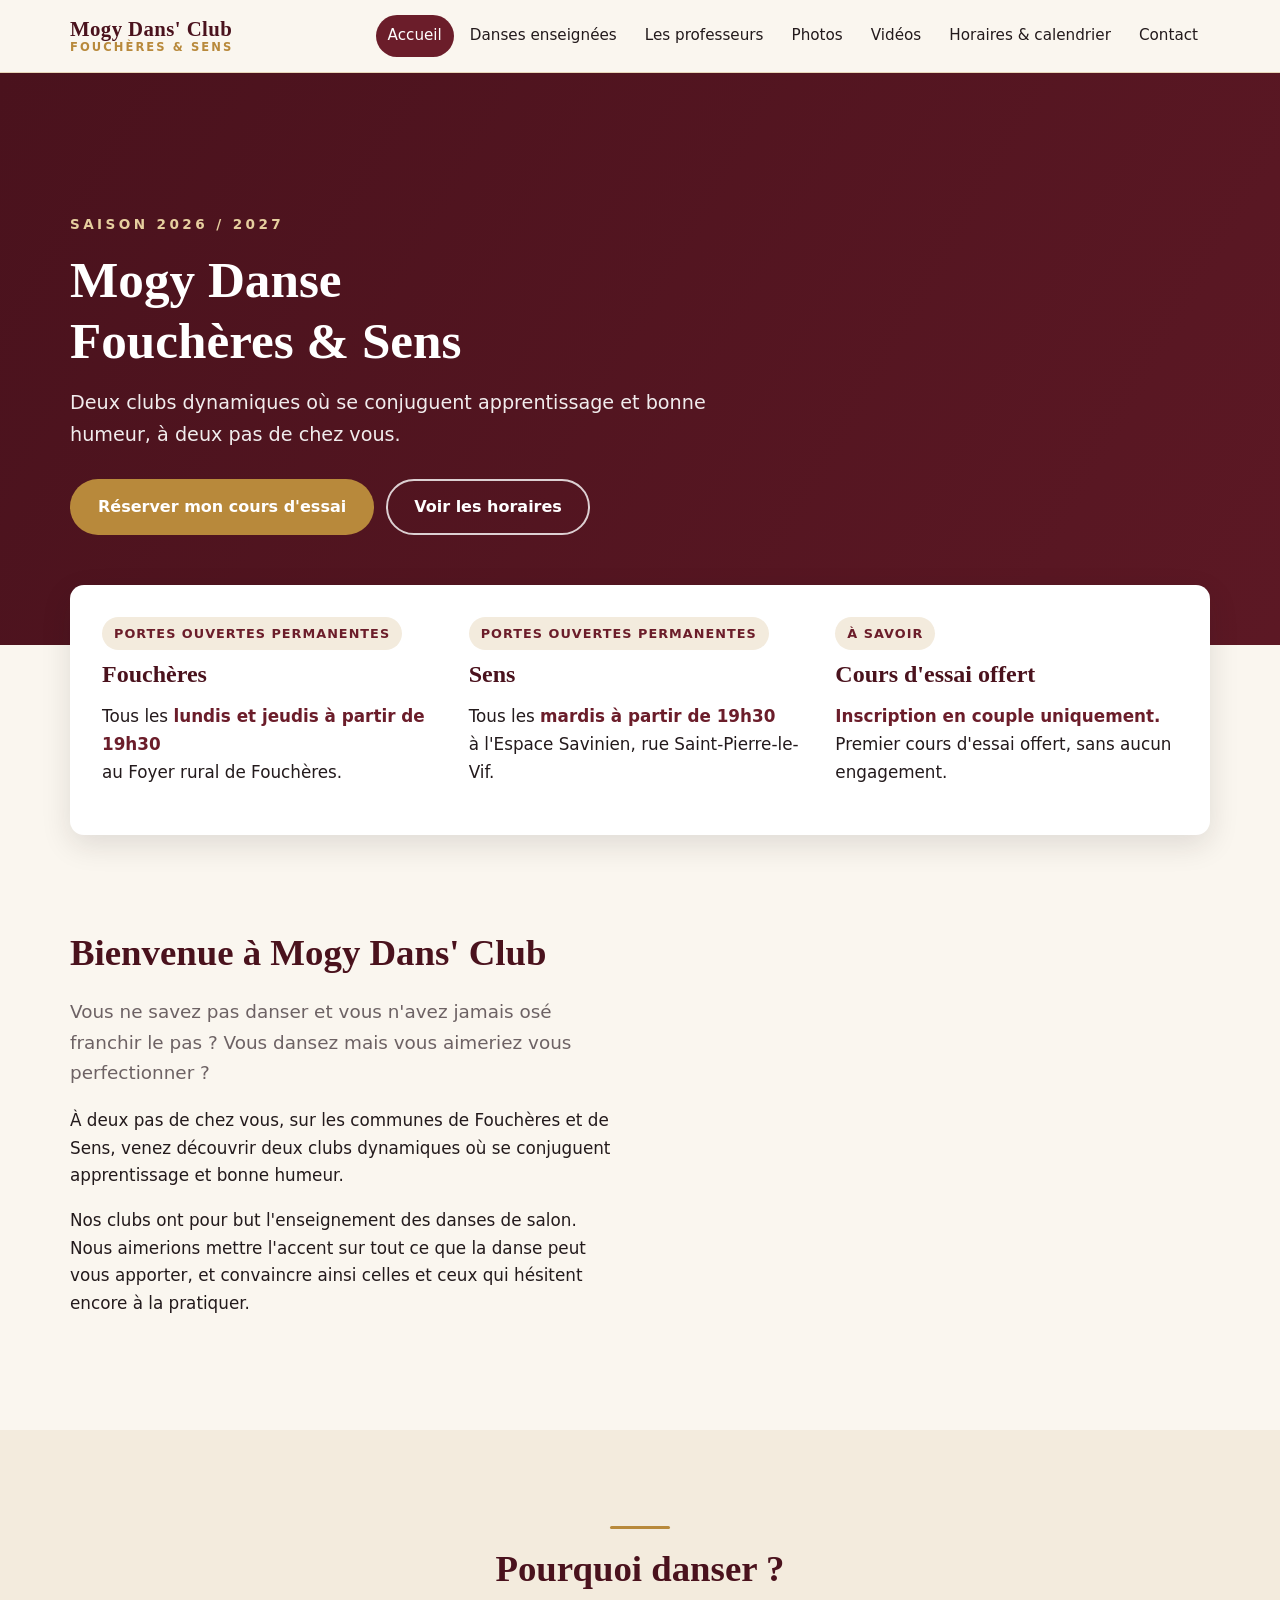
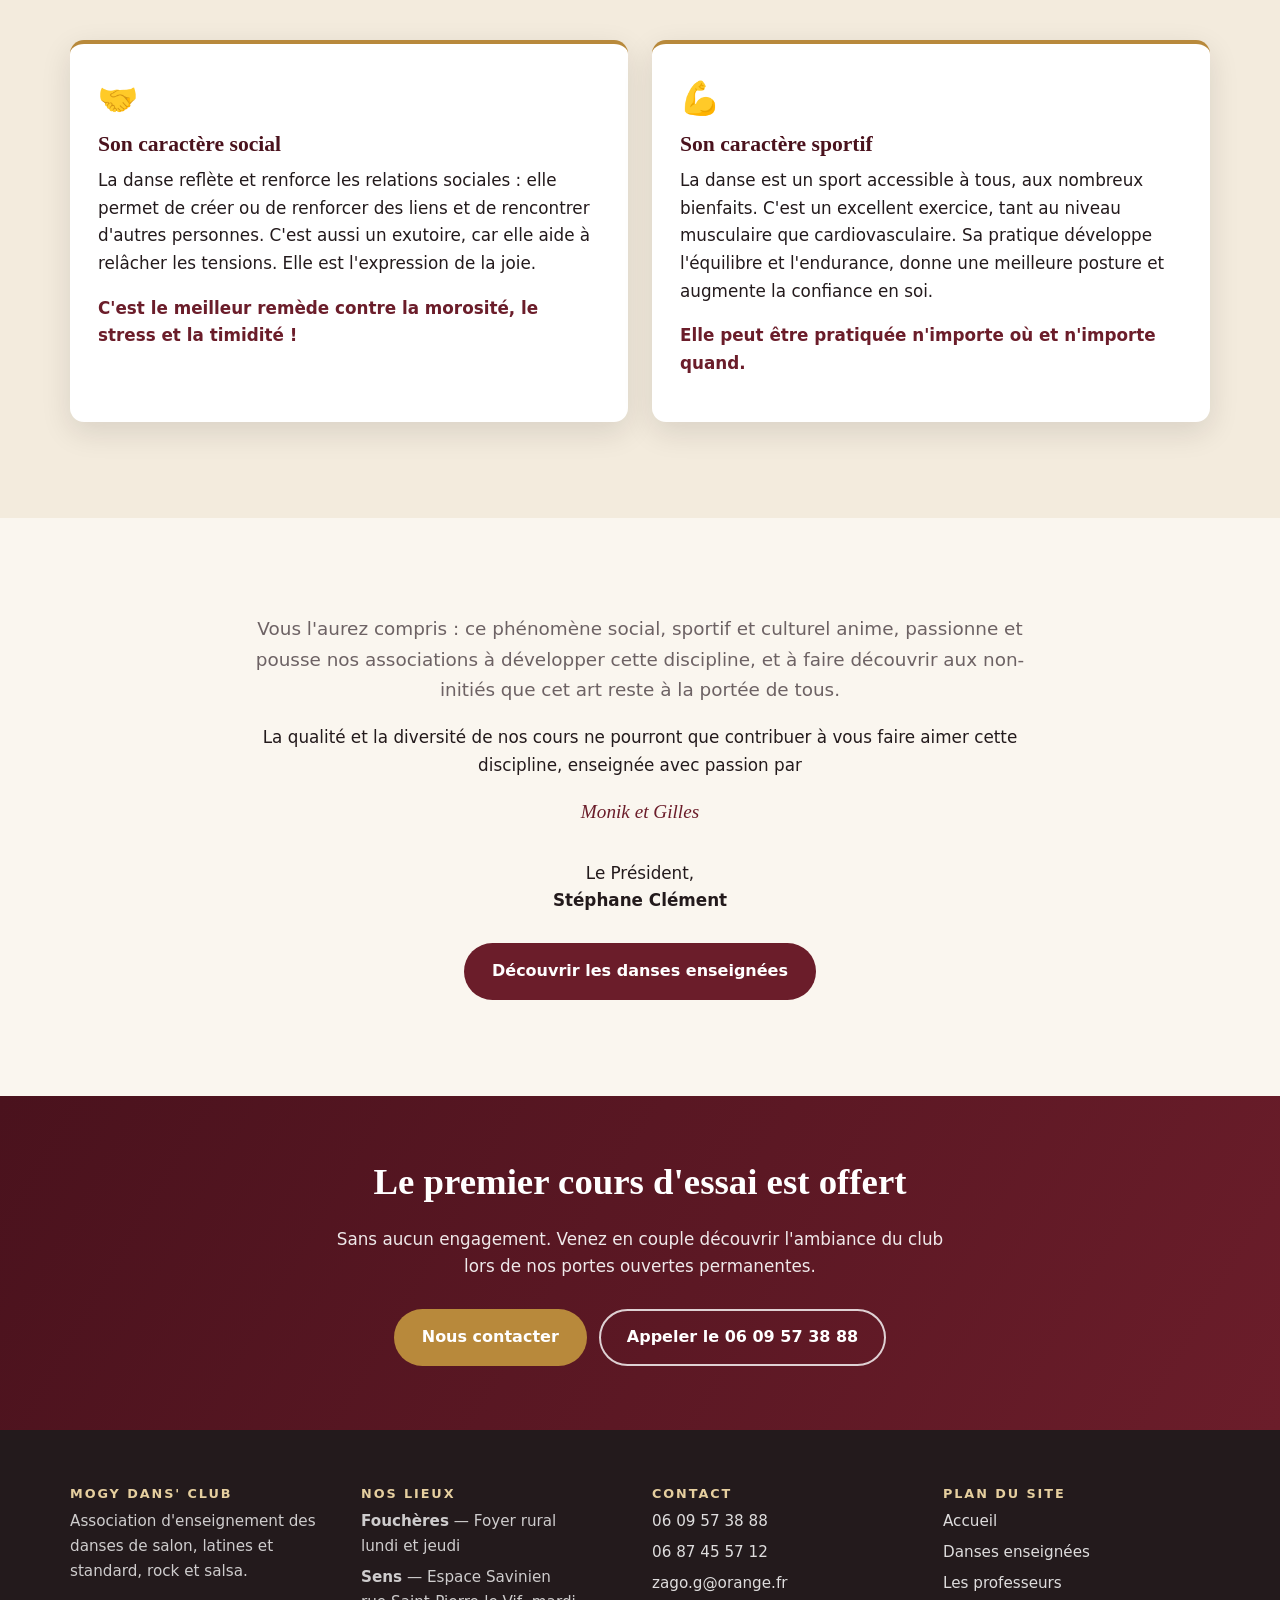
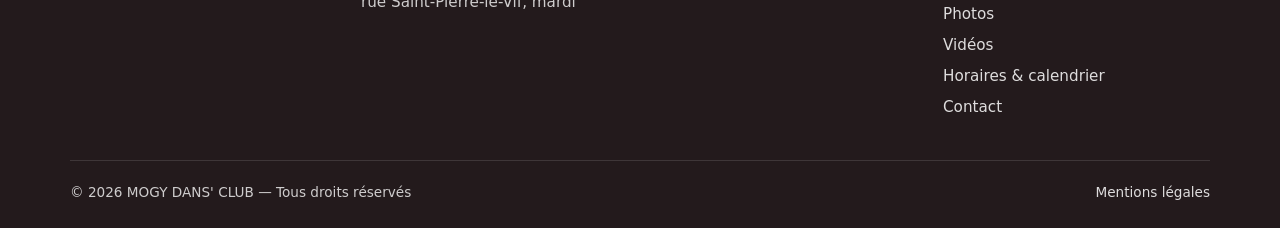
==== public/index.html @ 7724c5bb "Nouveau site Mogy Dans' Club : pages, styles, formulaire, scripts Debian et déploiement Co-Authored-" ====
<!DOCTYPE html>
<html lang="fr">
<head>
  <meta charset="utf-8">
  <meta name="viewport" content="width=device-width, initial-scale=1">
  <title>MOGY DANS&#x27; CLUB — Cours de danse de salon à Fouchères et Sens</title>
  <meta name="description" content="MOGY DANS&#x27; CLUB : cours de danse de salon (latines, standard, rock, salsa) à Fouchères et Sens (Yonne). Premier cours d&#x27;essai offert, inscription en couple.">
  <meta property="og:title" content="MOGY DANS&#x27; CLUB — Cours de danse de salon à Fouchères et Sens">
  <meta property="og:description" content="MOGY DANS&#x27; CLUB : cours de danse de salon (latines, standard, rock, salsa) à Fouchères et Sens (Yonne). Premier cours d&#x27;essai offert, inscription en couple.">
  <meta property="og:type" content="website">
  <meta property="og:image" content="assets/img/logo.png">
  <meta name="theme-color" content="#6b1d2a">
  <link rel="icon" href="assets/img/favicon.svg" type="image/svg+xml">
  <link rel="stylesheet" href="assets/css/style.css">
</head>
<body>
  <a class="lien-evitement" href="#contenu">Aller au contenu</a>

  <header class="entete">
    <div class="conteneur">
      <a class="logo" href="index.html" aria-label="Accueil MOGY DANS' CLUB">
        <img src="assets/img/logo.png" alt="" width="48" height="48">
        <span class="logo-texte">Mogy Dans' Club<small>Fouchères &amp; Sens</small></span>
      </a>
      <button class="bouton-menu" aria-expanded="false" aria-controls="menu-principal">☰ Menu</button>
      <nav aria-label="Navigation principale">
        <ul class="menu" id="menu-principal">
          <li><a href="index.html" aria-current="page">Accueil</a></li>
          <li><a href="danses.html">Danses enseignées</a></li>
          <li><a href="professeurs.html">Les professeurs</a></li>
          <li><a href="photos.html">Photos</a></li>
          <li><a href="videos.html">Vidéos</a></li>
          <li><a href="horaires.html">Horaires & calendrier</a></li>
          <li><a href="contact.html">Contact</a></li>
        </ul>
      </nav>
    </div>
  </header>

  <main id="contenu">
    <section class="bandeau" style="background-image: linear-gradient(120deg, rgba(74,18,29,.88), rgba(107,29,42,.55)), url('assets/img/bandeaux/accueil.jpg');">
      <div class="conteneur">
        <p class="surtitre">Saison 2026 / 2027</p>
        <h1>Mogy Danse<br>Fouchères &amp; Sens</h1>
        <p class="chapo">Deux clubs dynamiques où se conjuguent apprentissage et bonne humeur, à deux pas de chez vous.</p>
      <div class="boutons">
        <a class="bouton bouton-or" href="contact.html">Réserver mon cours d'essai</a>
        <a class="bouton bouton-contour" href="horaires.html">Voir les horaires</a>
      </div>
      </div>
    </section>

    <div class="conteneur">
      <div class="encadre">
        <div>
          <span class="pastille">Portes ouvertes permanentes</span>
          <h2>Fouchères</h2>
          <p>Tous les <span class="mise-en-avant">lundis et jeudis à partir de 19h30</span><br>au Foyer rural de Fouchères.</p>
        </div>
        <div>
          <span class="pastille">Portes ouvertes permanentes</span>
          <h2>Sens</h2>
          <p>Tous les <span class="mise-en-avant">mardis à partir de 19h30</span><br>à l'Espace Savinien, rue Saint-Pierre-le-Vif.</p>
        </div>
        <div>
          <span class="pastille">À savoir</span>
          <h2>Cours d'essai offert</h2>
          <p><span class="mise-en-avant">Inscription en couple uniquement.</span><br>Premier cours d'essai offert, sans aucun engagement.</p>
        </div>
      </div>
    </div>

    <section class="section">
      <div class="conteneur grille grille-2" style="align-items:center; gap:48px;">
        <div>
          <h2>Bienvenue à Mogy Dans' Club</h2>
          <p class="intro">Vous ne savez pas danser et vous n'avez jamais osé franchir le pas&nbsp;? Vous dansez mais vous aimeriez vous perfectionner&nbsp;?</p>
          <p>À deux pas de chez vous, sur les communes de Fouchères et de Sens, venez découvrir deux clubs dynamiques où se conjuguent apprentissage et bonne humeur.</p>
          <p>Nos clubs ont pour but l'enseignement des danses de salon. Nous aimerions mettre l'accent sur tout ce que la danse peut vous apporter, et convaincre ainsi celles et ceux qui hésitent encore à la pratiquer.</p>
        </div>
        <div>
          <img class="image-arrondie" src="assets/img/accueil-club.jpg" alt="Danseurs du Mogy Dans' Club" loading="lazy">
        </div>
      </div>
    </section>

    <section class="section section-creme">
      <div class="conteneur">
        <div class="section-titre">
          <div class="filet"></div>
          <h2>Pourquoi danser&nbsp;?</h2>
        </div>
        <div class="grille grille-2">
          <article class="carte">
            <div class="carte-icone" aria-hidden="true">🤝</div>
            <h3>Son caractère social</h3>
            <p>La danse reflète et renforce les relations sociales&nbsp;: elle permet de créer ou de renforcer des liens et de rencontrer d'autres personnes. C'est aussi un exutoire, car elle aide à relâcher les tensions. Elle est l'expression de la joie.</p>
            <p class="mise-en-avant">C'est le meilleur remède contre la morosité, le stress et la timidité&nbsp;!</p>
          </article>
          <article class="carte">
            <div class="carte-icone" aria-hidden="true">💪</div>
            <h3>Son caractère sportif</h3>
            <p>La danse est un sport accessible à tous, aux nombreux bienfaits. C'est un excellent exercice, tant au niveau musculaire que cardiovasculaire. Sa pratique développe l'équilibre et l'endurance, donne une meilleure posture et augmente la confiance en soi.</p>
            <p class="mise-en-avant">Elle peut être pratiquée n'importe où et n'importe quand.</p>
          </article>
        </div>
      </div>
    </section>

    <section class="section">
      <div class="conteneur bloc-texte centre">
        <p class="intro">Vous l'aurez compris&nbsp;: ce phénomène social, sportif et culturel anime, passionne et pousse nos associations à développer cette discipline, et à faire découvrir aux non-initiés que cet art reste à la portée de tous.</p>
        <p>La qualité et la diversité de nos cours ne pourront que contribuer à vous faire aimer cette discipline, enseignée avec passion par</p>
        <p class="signature">Monik et Gilles</p>
        <p class="mt">Le Président,<br><strong>Stéphane Clément</strong></p>
        <div class="boutons" style="justify-content:center">
          <a class="bouton bouton-bordeaux" href="danses.html">Découvrir les danses enseignées</a>
        </div>
      </div>
    </section>

    <section class="appel">
      <div class="conteneur">
        <h2>Le premier cours d'essai est offert</h2>
        <p>Sans aucun engagement. Venez en couple découvrir l'ambiance du club lors de nos portes ouvertes permanentes.</p>
        <div class="boutons">
          <a class="bouton bouton-or" href="contact.html">Nous contacter</a>
          <a class="bouton bouton-contour" href="tel:+33609573888">Appeler le 06 09 57 38 88</a>
        </div>
      </div>
    </section>
  </main>

  <footer class="pied">
    <div class="conteneur">
      <div class="grille grille-4">
        <div>
          <h4>Mogy Dans' Club</h4>
          <p>Association d'enseignement des danses de salon, latines et standard, rock et salsa.</p>
          <a class="ffd" href="https://www.ffdanse.fr/" rel="noopener" target="_blank">
            <img src="assets/img/ffd.jpg" alt="Club affilié à la Fédération Française de Danse" loading="lazy">
          </a>
        </div>
        <div>
          <h4>Nos lieux</h4>
          <ul>
            <li><strong>Fouchères</strong> — Foyer rural<br>lundi et jeudi</li>
            <li><strong>Sens</strong> — Espace Savinien<br>rue Saint-Pierre-le-Vif, mardi</li>
          </ul>
        </div>
        <div>
          <h4>Contact</h4>
          <ul>
            <li><a href="tel:+33609573888">06 09 57 38 88</a></li>
            <li><a href="tel:+33687455712">06 87 45 57 12</a></li>
            <li><a href="mailto:zago.g@orange.fr">zago.g@orange.fr</a></li>
          </ul>
        </div>
        <div>
          <h4>Plan du site</h4>
          <ul>
            <li><a href="index.html">Accueil</a></li>
            <li><a href="danses.html">Danses enseignées</a></li>
            <li><a href="professeurs.html">Les professeurs</a></li>
            <li><a href="photos.html">Photos</a></li>
            <li><a href="videos.html">Vidéos</a></li>
            <li><a href="horaires.html">Horaires & calendrier</a></li>
            <li><a href="contact.html">Contact</a></li>
          </ul>
        </div>
      </div>
      <div class="pied-bas">
        <span>© <span id="annee">2026</span> MOGY DANS' CLUB — Tous droits réservés</span>
        <a href="mentions-legales.html">Mentions légales</a>
      </div>
    </div>
  </footer>

  <script src="assets/js/main.js" defer></script>
</body>
</html>
---- public/assets/css/style.css ----
/* ==========================================================================
   MOGY DANS' CLUB — Feuille de style principale
   Aucune dépendance externe (pas de Google Fonts → conforme RGPD)
   ========================================================================== */

:root {
  --bordeaux: #6b1d2a;
  --bordeaux-fonce: #4a121d;
  --or: #b8893b;
  --or-clair: #e6cf9f;
  --ivoire: #faf6ef;
  --creme: #f3ebdd;
  --encre: #231a1c;
  --gris: #6d6264;
  --blanc: #ffffff;
  --ombre: 0 10px 30px rgba(35, 26, 28, .12);
  --rayon: 14px;
  --largeur: 1140px;
  --serif: "Iowan Old Style", "Palatino Linotype", Palatino, "Book Antiqua", Georgia, serif;
  --sans: system-ui, -apple-system, "Segoe UI", Roboto, "Helvetica Neue", Arial, sans-serif;
}

*, *::before, *::after { box-sizing: border-box; }
html { scroll-behavior: smooth; }
body {
  margin: 0;
  font-family: var(--sans);
  font-size: 1.05rem;
  line-height: 1.65;
  color: var(--encre);
  background: var(--ivoire);
}
img { max-width: 100%; height: auto; display: block; }
a { color: var(--bordeaux); }
a:hover { color: var(--or); }
h1, h2, h3, h4 { font-family: var(--serif); line-height: 1.2; color: var(--bordeaux-fonce); margin: 0 0 .6em; }
h1 { font-size: clamp(2rem, 5vw, 3.2rem); }
h2 { font-size: clamp(1.6rem, 3.5vw, 2.3rem); }
h3 { font-size: 1.35rem; }
p { margin: 0 0 1em; }

.conteneur { width: min(var(--largeur), 100% - 32px); margin-inline: auto; }
.lien-evitement { position: absolute; left: -9999px; }
.lien-evitement:focus { left: 16px; top: 16px; z-index: 100; background: var(--blanc); padding: 8px 12px; }

/* ---------- En-tête ---------- */
.entete {
  position: sticky; top: 0; z-index: 50;
  background: rgba(250, 246, 239, .95);
  backdrop-filter: blur(8px);
  border-bottom: 1px solid rgba(184, 137, 59, .3);
}
.entete .conteneur { display: flex; align-items: center; justify-content: space-between; gap: 16px; min-height: 72px; }
.logo { display: flex; align-items: center; gap: 12px; text-decoration: none; color: var(--bordeaux-fonce); }
.logo img { height: 48px; width: auto; }
.logo-texte { font-family: var(--serif); font-size: 1.3rem; font-weight: 700; letter-spacing: .02em; line-height: 1.1; }
.logo-texte small { display: block; font-family: var(--sans); font-size: .72rem; font-weight: 600; letter-spacing: .18em; text-transform: uppercase; color: var(--or); }

.menu { display: flex; gap: 4px; list-style: none; margin: 0; padding: 0; }
.menu a {
  display: block; padding: 8px 12px; border-radius: 999px;
  text-decoration: none; color: var(--encre); font-size: .95rem; font-weight: 500;
}
.menu a:hover { background: var(--creme); color: var(--bordeaux); }
.menu a[aria-current="page"] { background: var(--bordeaux); color: var(--blanc); }

.bouton-menu {
  display: none; background: none; border: 1px solid var(--bordeaux); color: var(--bordeaux);
  border-radius: 8px; padding: 8px 12px; font-size: 1rem; cursor: pointer;
}

@media (max-width: 960px) {
  .bouton-menu { display: block; }
  .menu {
    display: none; position: absolute; top: 72px; left: 0; right: 0;
    flex-direction: column; background: var(--ivoire); padding: 12px 16px 20px;
    border-bottom: 1px solid rgba(184, 137, 59, .3); box-shadow: var(--ombre);
  }
  .menu.ouvert { display: flex; }
  .menu a { padding: 12px 16px; }
}

/* ---------- Bandeau (hero) ---------- */
.bandeau {
  position: relative; color: var(--blanc);
  background-color: var(--bordeaux-fonce);
  background-image: linear-gradient(120deg, rgba(74, 18, 29, .88), rgba(107, 29, 42, .55)), var(--image-bandeau, none);
  background-size: cover; background-position: center;
  padding: clamp(64px, 12vw, 140px) 0 clamp(56px, 10vw, 110px);
}
.bandeau h1 { color: var(--blanc); margin-bottom: .3em; }
.bandeau .surtitre { font-size: .85rem; letter-spacing: .25em; text-transform: uppercase; color: var(--or-clair); font-weight: 600; margin-bottom: 1em; }
.bandeau .chapo { font-size: 1.2rem; max-width: 640px; color: rgba(255, 255, 255, .92); }
.bandeau-petit { padding: clamp(48px, 8vw, 90px) 0 clamp(40px, 6vw, 70px); }

.boutons { display: flex; flex-wrap: wrap; gap: 12px; margin-top: 28px; }
.bouton {
  display: inline-block; padding: 13px 26px; border-radius: 999px;
  font-weight: 600; text-decoration: none; transition: transform .15s, background .15s;
  border: 2px solid transparent; cursor: pointer; font-size: 1rem;
}
.bouton:hover { transform: translateY(-2px); }
.bouton-or { background: var(--or); color: var(--blanc); }
.bouton-or:hover { background: #a37631; color: var(--blanc); }
.bouton-contour { border-color: rgba(255, 255, 255, .8); color: var(--blanc); }
.bouton-contour:hover { background: rgba(255, 255, 255, .12); color: var(--blanc); }
.bouton-bordeaux { background: var(--bordeaux); color: var(--blanc); }
.bouton-bordeaux:hover { background: var(--bordeaux-fonce); color: var(--blanc); }

/* ---------- Sections ---------- */
.section { padding: clamp(56px, 8vw, 96px) 0; }
.section-creme { background: var(--creme); }
.section-titre { text-align: center; max-width: 720px; margin: 0 auto 48px; }
.section-titre .filet { width: 60px; height: 3px; background: var(--or); margin: 0 auto 18px; border-radius: 2px; }
.intro { font-size: 1.15rem; color: var(--gris); }

.grille { display: grid; gap: 24px; }
.grille-2 { grid-template-columns: repeat(auto-fit, minmax(300px, 1fr)); }
.grille-3 { grid-template-columns: repeat(auto-fit, minmax(260px, 1fr)); }
.grille-4 { grid-template-columns: repeat(auto-fit, minmax(220px, 1fr)); }

.carte {
  background: var(--blanc); border-radius: var(--rayon); padding: 28px;
  box-shadow: var(--ombre); border-top: 4px solid var(--or);
}
.carte h3 { margin-bottom: .4em; }
.carte-icone { font-size: 2rem; margin-bottom: 8px; }

/* Encadré « portes ouvertes » */
.encadre {
  background: var(--blanc); border-radius: var(--rayon); box-shadow: var(--ombre);
  padding: 32px; margin-top: -60px; position: relative; z-index: 2;
  display: grid; gap: 24px; grid-template-columns: repeat(auto-fit, minmax(240px, 1fr));
}
.encadre h2 { font-size: 1.5rem; }
.pastille {
  display: inline-block; background: var(--creme); color: var(--bordeaux);
  font-weight: 700; font-size: .8rem; letter-spacing: .08em; text-transform: uppercase;
  padding: 6px 12px; border-radius: 999px; margin-bottom: 10px;
}
.mise-en-avant { font-weight: 700; color: var(--bordeaux); }

/* Citation / signature */
.signature { font-family: var(--serif); font-style: italic; font-size: 1.2rem; color: var(--bordeaux); }

/* ---------- Danses ---------- */
.famille { margin-bottom: 64px; }
.famille > p { max-width: 780px; }
.danse {
  background: var(--blanc); border-radius: var(--rayon); padding: 24px 26px;
  box-shadow: var(--ombre); position: relative; overflow: hidden;
}
.danse::before { content: ""; position: absolute; inset: 0 auto 0 0; width: 4px; background: var(--or); }
.danse h3 { font-size: 1.45rem; }
.danse dl { margin: 0; display: grid; gap: 8px; }
.danse dt { font-weight: 700; font-size: .78rem; letter-spacing: .1em; text-transform: uppercase; color: var(--or); }
.danse dd { margin: 0 0 4px; }

/* ---------- Professeurs ---------- */
.prof { display: grid; gap: 40px; grid-template-columns: minmax(0, 1fr) minmax(0, 1.2fr); align-items: center; }
@media (max-width: 800px) { .prof { grid-template-columns: 1fr; } }
.prof-photo img { border-radius: var(--rayon); box-shadow: var(--ombre); width: 100%; }
.titres { list-style: none; padding: 0; margin: 20px 0 0; display: grid; gap: 10px; }
.titres li { padding-left: 30px; position: relative; }
.titres li::before { content: "★"; position: absolute; left: 0; color: var(--or); }

/* ---------- Horaires ---------- */
.lieu { background: var(--blanc); border-radius: var(--rayon); box-shadow: var(--ombre); overflow: hidden; }
.lieu-entete { background: var(--bordeaux); color: var(--blanc); padding: 22px 26px; }
.lieu-entete h3 { color: var(--blanc); margin: 0; }
.lieu-entete p { margin: 4px 0 0; color: var(--or-clair); }
.lieu-corps { padding: 8px 26px 24px; }
.jour { font-family: var(--serif); font-size: 1.25rem; color: var(--bordeaux); margin: 20px 0 8px; }
table.planning { width: 100%; border-collapse: collapse; }
table.planning td { padding: 10px 0; border-bottom: 1px solid var(--creme); vertical-align: top; }
table.planning td:last-child { text-align: right; white-space: nowrap; font-weight: 600; color: var(--bordeaux-fonce); }
.nouveau { background: var(--or); color: var(--blanc); font-size: .7rem; font-weight: 700; padding: 2px 8px; border-radius: 999px; margin-left: 6px; vertical-align: middle; }

.liste-dates { list-style: none; padding: 0; margin: 0; }
.liste-dates li { display: flex; justify-content: space-between; gap: 16px; padding: 12px 0; border-bottom: 1px solid var(--creme); }
.liste-dates li span:last-child { color: var(--gris); text-align: right; }
.a-completer { font-style: italic; color: var(--gris); }

.evenement { display: flex; gap: 18px; align-items: flex-start; }
.evenement-date {
  flex: 0 0 72px; text-align: center; background: var(--bordeaux); color: var(--blanc);
  border-radius: 12px; padding: 10px 6px; font-family: var(--serif); line-height: 1.1;
}
.evenement-date strong { display: block; font-size: 1.8rem; }
.evenement-date span { font-size: .8rem; text-transform: uppercase; letter-spacing: .08em; }

/* ---------- Galerie photos ---------- */
.galerie { display: grid; gap: 14px; grid-template-columns: repeat(auto-fill, minmax(220px, 1fr)); }
.galerie a { display: block; border-radius: 10px; overflow: hidden; background: var(--creme); aspect-ratio: 4 / 3; }
.galerie img { width: 100%; height: 100%; object-fit: cover; transition: transform .35s; }
.galerie a:hover img { transform: scale(1.05); }
.legende { color: var(--gris); font-style: italic; margin-top: 10px; }
.album { margin-bottom: 56px; }

/* Image absente : on affiche un motif discret plutôt qu'une icône cassée */
img.image-absente { visibility: hidden; }
.image-absente-parent {
  background: repeating-linear-gradient(45deg, var(--creme), var(--creme) 10px, #efe4d2 10px, #efe4d2 20px) !important;
}

/* Visionneuse */
.visionneuse {
  position: fixed; inset: 0; z-index: 200; background: rgba(20, 12, 14, .92);
  display: none; align-items: center; justify-content: center; padding: 24px;
}
.visionneuse.ouverte { display: flex; }
.visionneuse img { max-height: 88vh; max-width: 92vw; border-radius: 8px; }
.visionneuse button {
  position: absolute; background: rgba(255, 255, 255, .12); color: var(--blanc);
  border: 0; border-radius: 999px; width: 48px; height: 48px; font-size: 1.5rem; cursor: pointer;
}
.visionneuse .fermer { top: 18px; right: 18px; }
.visionneuse .prec { left: 18px; top: 50%; transform: translateY(-50%); }
.visionneuse .suiv { right: 18px; top: 50%; transform: translateY(-50%); }

/* ---------- Vidéos ---------- */
.video { background: var(--blanc); border-radius: var(--rayon); box-shadow: var(--ombre); overflow: hidden; }
.video-cadre { position: relative; aspect-ratio: 16 / 9; background: var(--encre); }
.video-cadre iframe { position: absolute; inset: 0; width: 100%; height: 100%; border: 0; }
.video-lancer {
  position: absolute; inset: 0; width: 100%; border: 0; cursor: pointer;
  background-size: cover; background-position: center; color: var(--blanc);
  display: flex; align-items: center; justify-content: center; flex-direction: column; gap: 10px;
  font: inherit; font-size: .85rem;
}
.video-lancer::before { content: ""; position: absolute; inset: 0; background: rgba(35, 26, 28, .35); }
.video-lancer span { position: relative; }
.video-lancer .play {
  width: 68px; height: 68px; border-radius: 50%; background: var(--bordeaux);
  display: flex; align-items: center; justify-content: center; font-size: 1.6rem;
}
.video h3 { padding: 18px 22px; margin: 0; font-size: 1.2rem; }

/* ---------- Contact ---------- */
.formulaire { display: grid; gap: 18px; }
.formulaire label { font-weight: 600; display: block; margin-bottom: 6px; }
.formulaire input, .formulaire textarea, .formulaire select {
  width: 100%; padding: 12px 14px; border: 1px solid #d9ccb6; border-radius: 10px;
  font: inherit; background: var(--blanc);
}
.formulaire input:focus, .formulaire textarea:focus, .formulaire select:focus {
  outline: 2px solid var(--or); border-color: var(--or);
}
.formulaire textarea { min-height: 150px; resize: vertical; }
.champ-piege { position: absolute; left: -9999px; }
.message-retour { padding: 14px 18px; border-radius: 10px; font-weight: 600; }
.message-retour.ok { background: #e7f4ea; color: #1f5f2e; }
.message-retour.erreur { background: #fbe9e9; color: #8a1f1f; }
.coordonnees { list-style: none; padding: 0; margin: 0; display: grid; gap: 16px; }
.coordonnees li { display: flex; gap: 14px; align-items: flex-start; }
.coordonnees .ico { font-size: 1.4rem; line-height: 1; }
.carte-plan iframe { width: 100%; height: 280px; border: 0; border-radius: var(--rayon); }

/* ---------- Bandeau d'appel ---------- */
.appel {
  background: linear-gradient(120deg, var(--bordeaux-fonce), var(--bordeaux));
  color: var(--blanc); text-align: center; padding: 64px 0;
}
.appel h2 { color: var(--blanc); }
.appel p { color: rgba(255, 255, 255, .9); max-width: 640px; margin-inline: auto; }
.appel .boutons { justify-content: center; }

/* ---------- Pied de page ---------- */
.pied { background: var(--encre); color: rgba(255, 255, 255, .78); padding: 56px 0 24px; font-size: .95rem; }
.pied h4 { color: var(--or-clair); font-family: var(--sans); font-size: .8rem; letter-spacing: .15em; text-transform: uppercase; }
.pied a { color: rgba(255, 255, 255, .85); text-decoration: none; }
.pied a:hover { color: var(--or-clair); }
.pied ul { list-style: none; padding: 0; margin: 0; display: grid; gap: 6px; }
.pied-bas { border-top: 1px solid rgba(255, 255, 255, .12); margin-top: 40px; padding-top: 20px; display: flex; flex-wrap: wrap; justify-content: space-between; gap: 12px; font-size: .85rem; }
.ffd img { background: var(--blanc); border-radius: 8px; padding: 6px; max-width: 140px; margin-top: 10px; }

/* ---------- Divers ---------- */
.centre { text-align: center; }
.mt { margin-top: 32px; }
.image-arrondie { border-radius: var(--rayon); box-shadow: var(--ombre); }
.bloc-texte { max-width: 780px; margin-inline: auto; }

@media print {
  .entete, .pied, .appel, .bouton-menu, .boutons { display: none !important; }
  .bandeau { background: none !important; color: #000; padding: 0; }
  .bandeau h1 { color: #000; }
}

@media (prefers-reduced-motion: reduce) {
  * { transition: none !important; scroll-behavior: auto !important; }
}
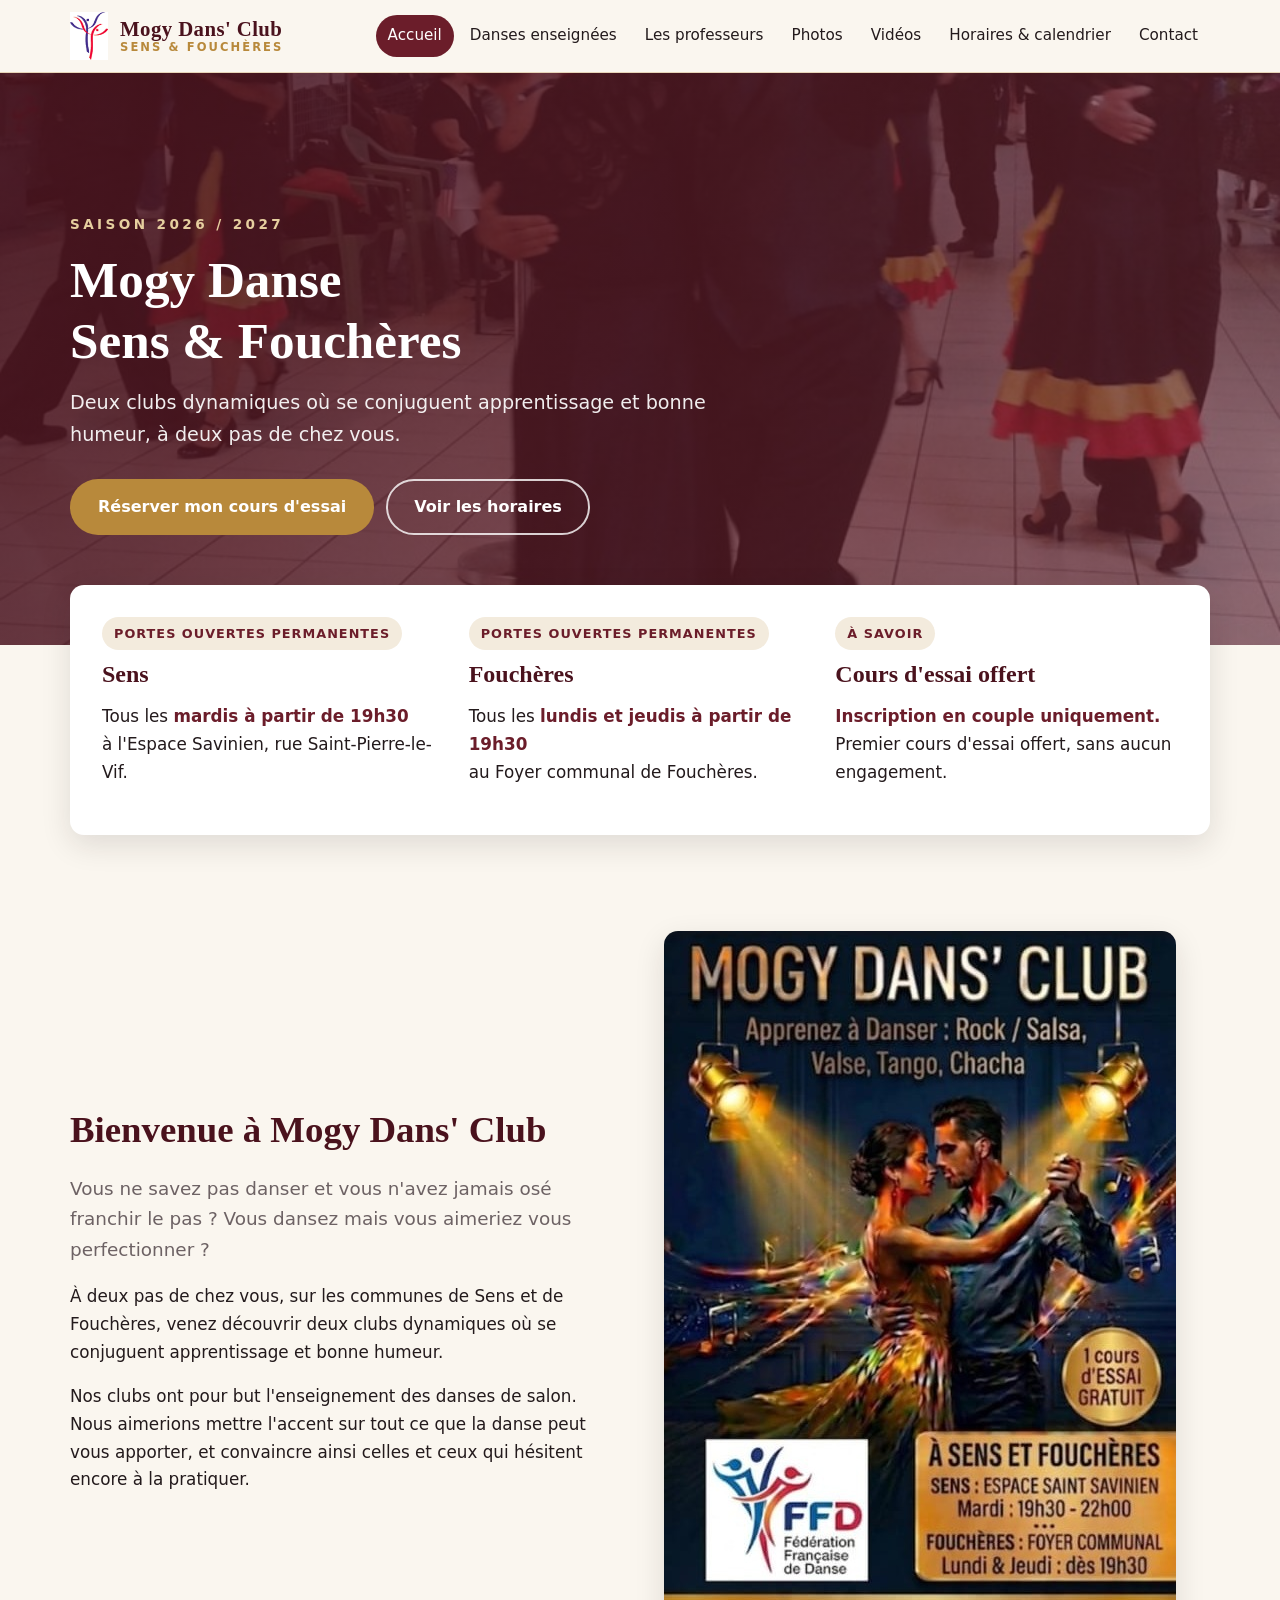
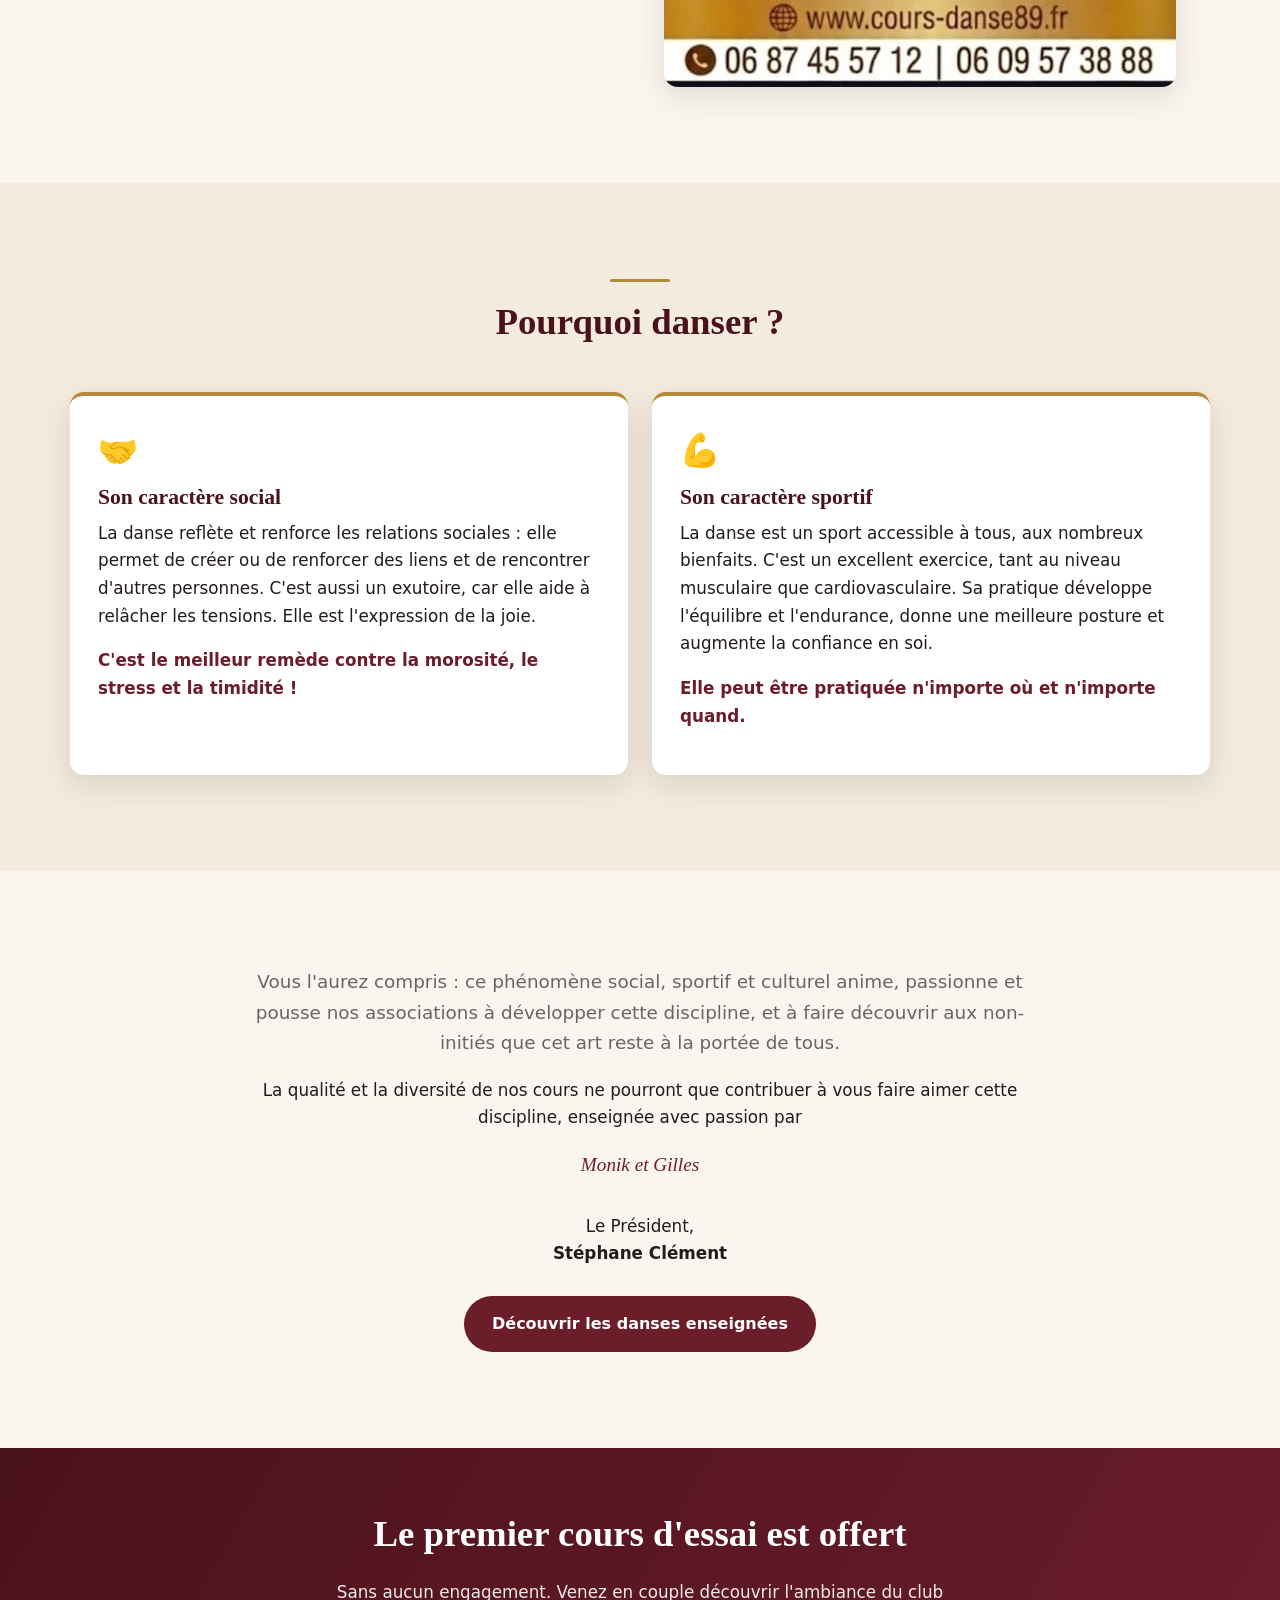
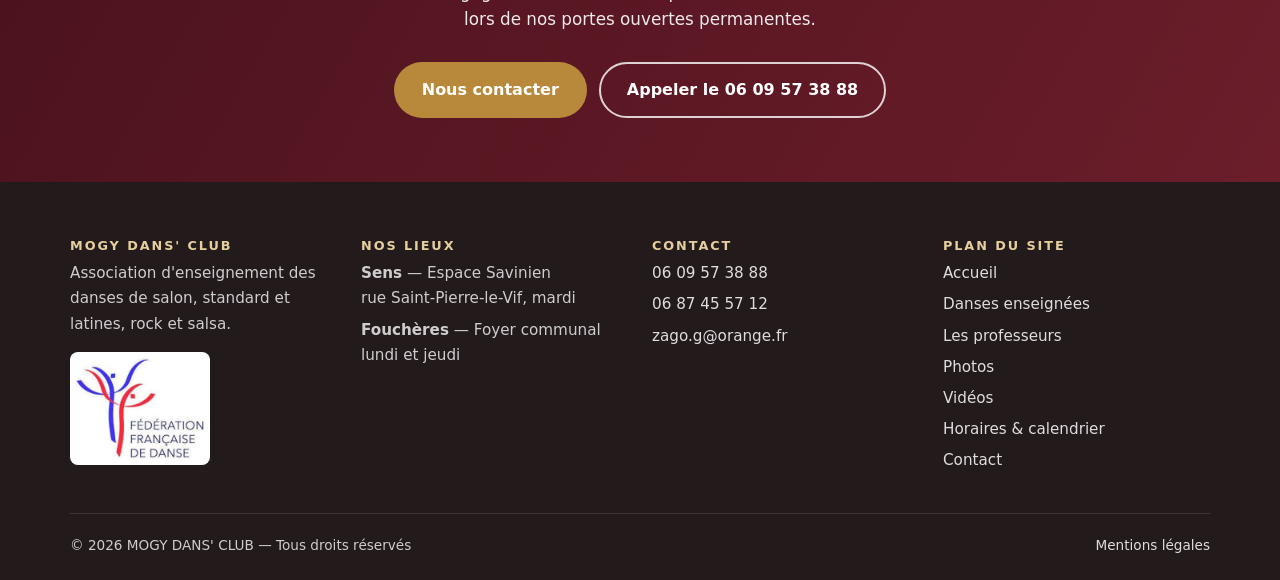
==== commit c75fc97c: "Ordre Sens puis Fouchères, Foyer communal, danses standard avant latines, nouvelle affiche d'accueil" ====
--- a/public/index.html
+++ b/public/index.html
@@ -3,10 +3,10 @@
 <head>
   <meta charset="utf-8">
   <meta name="viewport" content="width=device-width, initial-scale=1">
-  <title>MOGY DANS&#x27; CLUB — Cours de danse de salon à Fouchères et Sens</title>
-  <meta name="description" content="MOGY DANS&#x27; CLUB : cours de danse de salon (latines, standard, rock, salsa) à Fouchères et Sens (Yonne). Premier cours d&#x27;essai offert, inscription en couple.">
-  <meta property="og:title" content="MOGY DANS&#x27; CLUB — Cours de danse de salon à Fouchères et Sens">
-  <meta property="og:description" content="MOGY DANS&#x27; CLUB : cours de danse de salon (latines, standard, rock, salsa) à Fouchères et Sens (Yonne). Premier cours d&#x27;essai offert, inscription en couple.">
+  <title>MOGY DANS&#x27; CLUB — Cours de danse de salon à Sens et Fouchères</title>
+  <meta name="description" content="MOGY DANS&#x27; CLUB : cours de danse de salon (standard, latines, rock, salsa) à Sens et Fouchères (Yonne). Premier cours d&#x27;essai offert, inscription en couple.">
+  <meta property="og:title" content="MOGY DANS&#x27; CLUB — Cours de danse de salon à Sens et Fouchères">
+  <meta property="og:description" content="MOGY DANS&#x27; CLUB : cours de danse de salon (standard, latines, rock, salsa) à Sens et Fouchères (Yonne). Premier cours d&#x27;essai offert, inscription en couple.">
   <meta property="og:type" content="website">
   <meta property="og:image" content="assets/img/logo.png">
   <meta name="theme-color" content="#6b1d2a">
@@ -20,7 +20,7 @@
     <div class="conteneur">
       <a class="logo" href="index.html" aria-label="Accueil MOGY DANS' CLUB">
         <img src="assets/img/logo.png" alt="" width="48" height="48">
-        <span class="logo-texte">Mogy Dans' Club<small>Fouchères &amp; Sens</small></span>
+        <span class="logo-texte">Mogy Dans' Club<small>Sens &amp; Fouchères</small></span>
       </a>
       <button class="bouton-menu" aria-expanded="false" aria-controls="menu-principal">☰ Menu</button>
       <nav aria-label="Navigation principale">
@@ -41,7 +41,7 @@
     <section class="bandeau" style="background-image: linear-gradient(120deg, rgba(74,18,29,.88), rgba(107,29,42,.55)), url('assets/img/bandeaux/accueil.jpg');">
       <div class="conteneur">
         <p class="surtitre">Saison 2026 / 2027</p>
-        <h1>Mogy Danse<br>Fouchères &amp; Sens</h1>
+        <h1>Mogy Danse<br>Sens &amp; Fouchères</h1>
         <p class="chapo">Deux clubs dynamiques où se conjuguent apprentissage et bonne humeur, à deux pas de chez vous.</p>
       <div class="boutons">
         <a class="bouton bouton-or" href="contact.html">Réserver mon cours d'essai</a>
@@ -54,13 +54,13 @@
       <div class="encadre">
         <div>
           <span class="pastille">Portes ouvertes permanentes</span>
-          <h2>Fouchères</h2>
-          <p>Tous les <span class="mise-en-avant">lundis et jeudis à partir de 19h30</span><br>au Foyer rural de Fouchères.</p>
+          <h2>Sens</h2>
+          <p>Tous les <span class="mise-en-avant">mardis à partir de 19h30</span><br>à l'Espace Savinien, rue Saint-Pierre-le-Vif.</p>
         </div>
         <div>
           <span class="pastille">Portes ouvertes permanentes</span>
-          <h2>Sens</h2>
-          <p>Tous les <span class="mise-en-avant">mardis à partir de 19h30</span><br>à l'Espace Savinien, rue Saint-Pierre-le-Vif.</p>
+          <h2>Fouchères</h2>
+          <p>Tous les <span class="mise-en-avant">lundis et jeudis à partir de 19h30</span><br>au Foyer communal de Fouchères.</p>
         </div>
         <div>
           <span class="pastille">À savoir</span>
@@ -75,11 +75,11 @@
         <div>
           <h2>Bienvenue à Mogy Dans' Club</h2>
           <p class="intro">Vous ne savez pas danser et vous n'avez jamais osé franchir le pas&nbsp;? Vous dansez mais vous aimeriez vous perfectionner&nbsp;?</p>
-          <p>À deux pas de chez vous, sur les communes de Fouchères et de Sens, venez découvrir deux clubs dynamiques où se conjuguent apprentissage et bonne humeur.</p>
+          <p>À deux pas de chez vous, sur les communes de Sens et de Fouchères, venez découvrir deux clubs dynamiques où se conjuguent apprentissage et bonne humeur.</p>
           <p>Nos clubs ont pour but l'enseignement des danses de salon. Nous aimerions mettre l'accent sur tout ce que la danse peut vous apporter, et convaincre ainsi celles et ceux qui hésitent encore à la pratiquer.</p>
         </div>
         <div>
-          <img class="image-arrondie" src="assets/img/accueil-club.jpg" alt="Danseurs du Mogy Dans' Club" loading="lazy">
+          <img class="image-arrondie" src="assets/img/accueil-affiche.jpg" alt="Affiche du Mogy Dans' Club : cours de danse à Sens et Fouchères" loading="lazy">
         </div>
       </div>
     </section>
@@ -136,7 +136,7 @@
       <div class="grille grille-4">
         <div>
           <h4>Mogy Dans' Club</h4>
-          <p>Association d'enseignement des danses de salon, latines et standard, rock et salsa.</p>
+          <p>Association d'enseignement des danses de salon, standard et latines, rock et salsa.</p>
           <a class="ffd" href="https://www.ffdanse.fr/" rel="noopener" target="_blank">
             <img src="assets/img/ffd.jpg" alt="Club affilié à la Fédération Française de Danse" loading="lazy">
           </a>
@@ -144,8 +144,8 @@
         <div>
           <h4>Nos lieux</h4>
           <ul>
-            <li><strong>Fouchères</strong> — Foyer rural<br>lundi et jeudi</li>
             <li><strong>Sens</strong> — Espace Savinien<br>rue Saint-Pierre-le-Vif, mardi</li>
+            <li><strong>Fouchères</strong> — Foyer communal<br>lundi et jeudi</li>
           </ul>
         </div>
         <div>
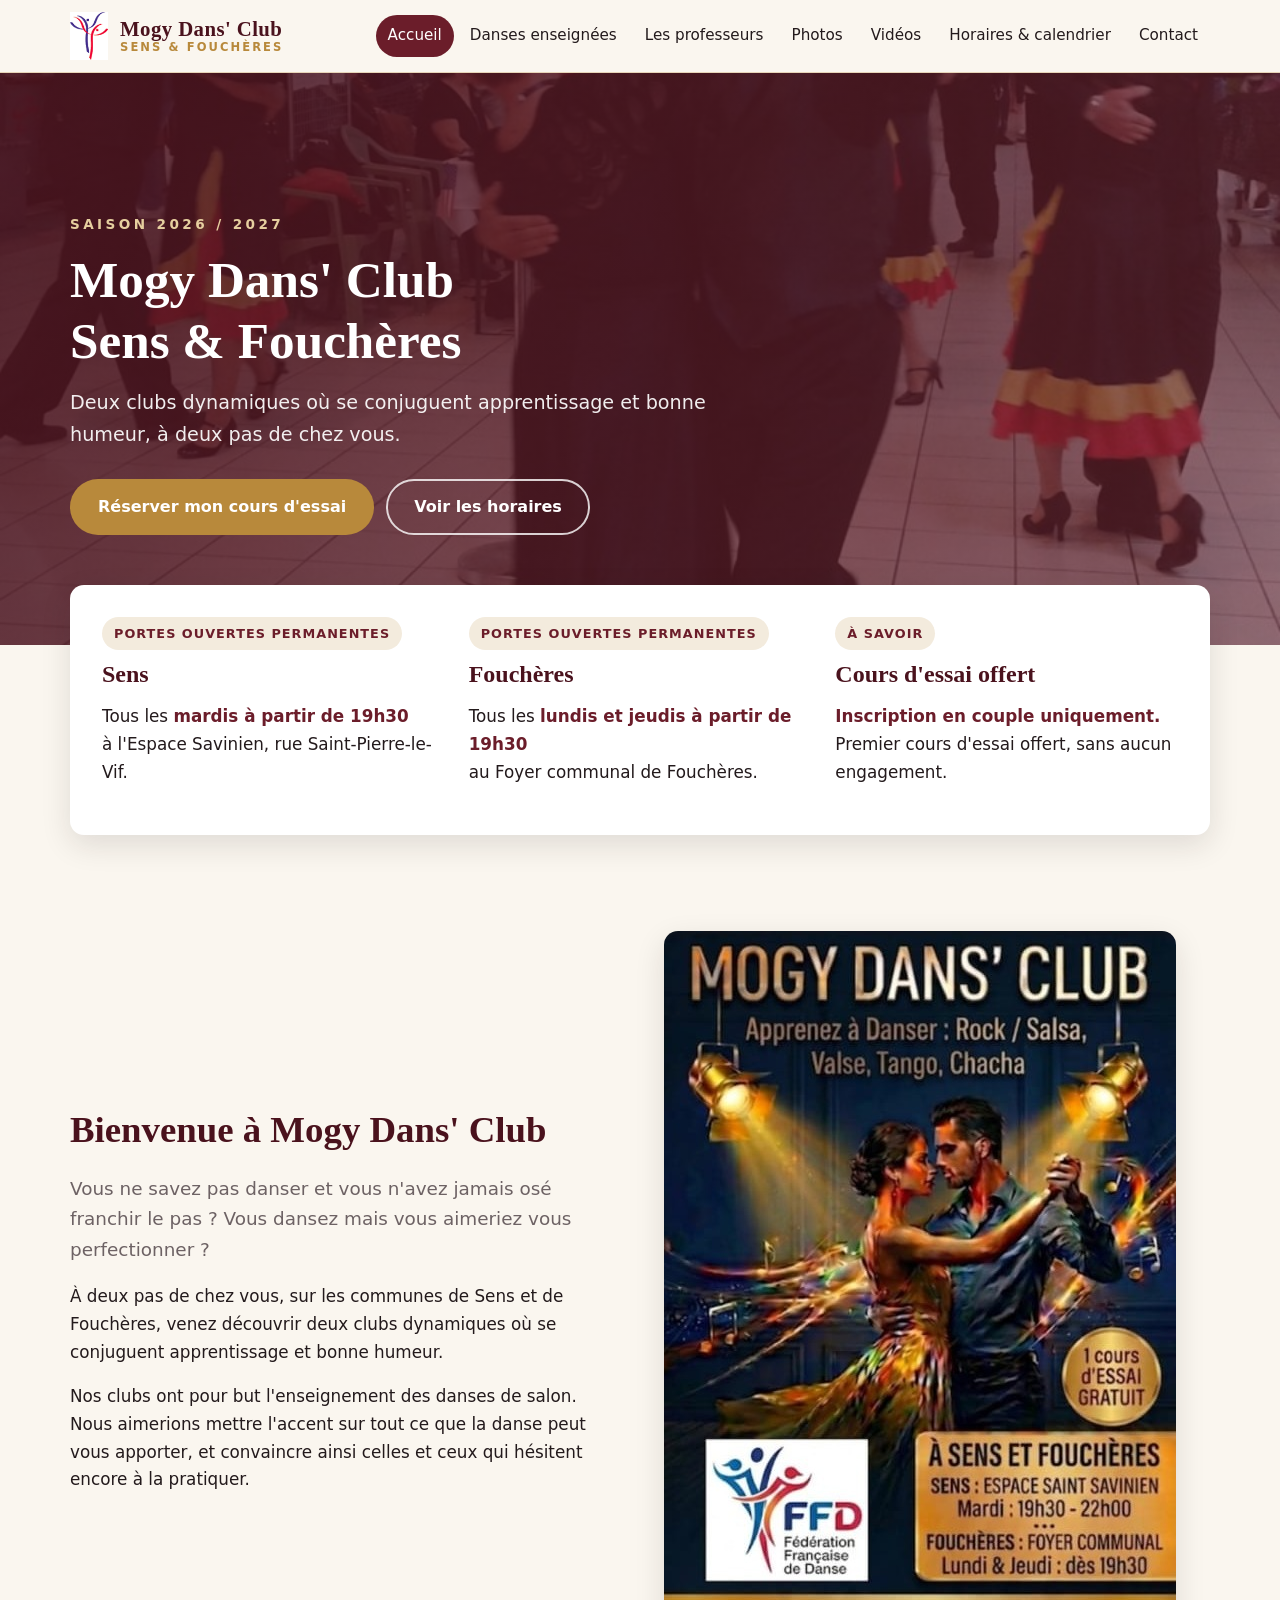
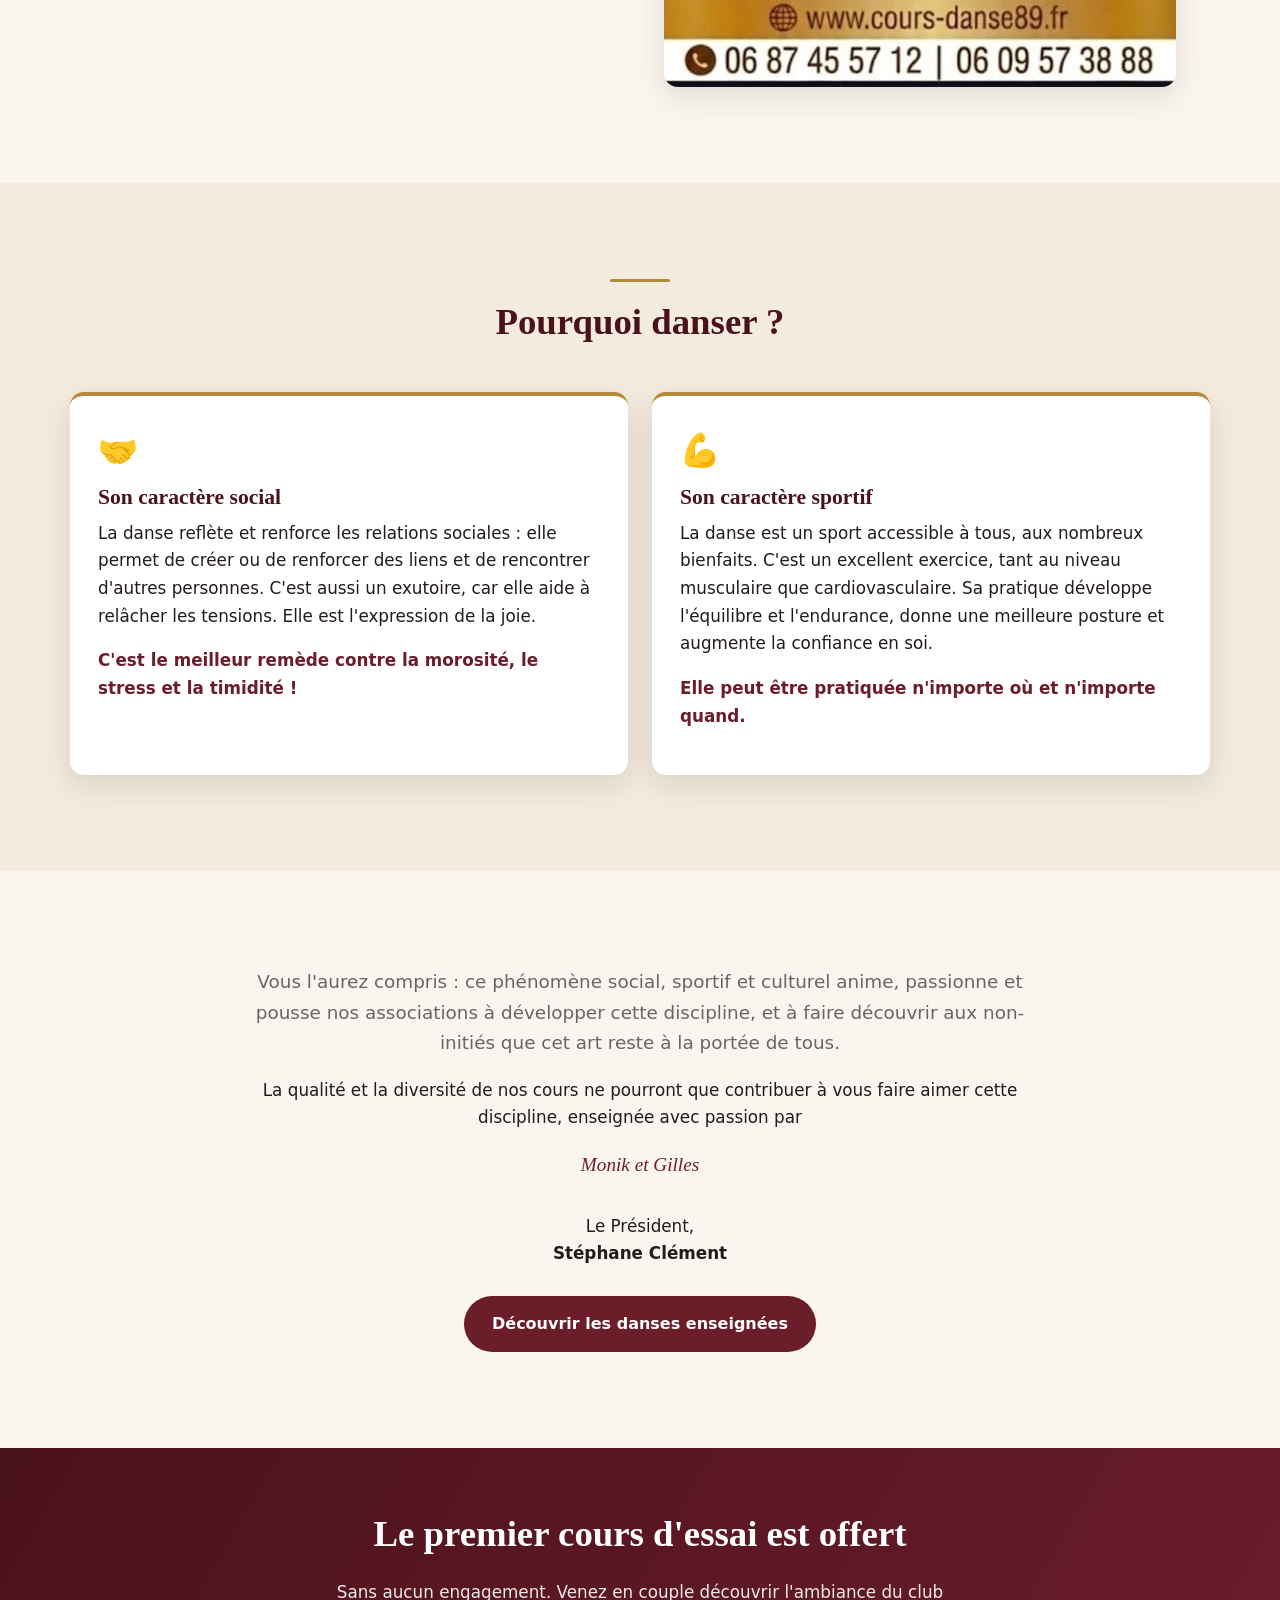
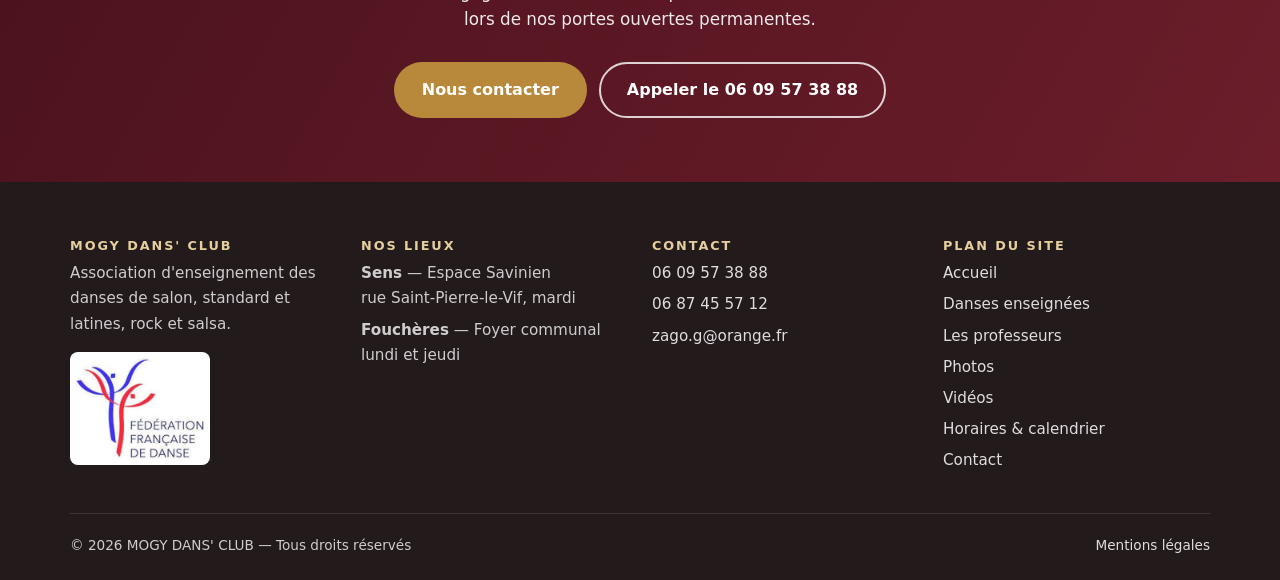
==== commit 47e2e2fd: "Mogy Danse remplacé par Mogy Dans' Club" ====
--- a/public/index.html
+++ b/public/index.html
@@ -41,7 +41,7 @@
     <section class="bandeau" style="background-image: linear-gradient(120deg, rgba(74,18,29,.88), rgba(107,29,42,.55)), url('assets/img/bandeaux/accueil.jpg');">
       <div class="conteneur">
         <p class="surtitre">Saison 2026 / 2027</p>
-        <h1>Mogy Danse<br>Sens &amp; Fouchères</h1>
+        <h1>Mogy Dans' Club<br>Sens &amp; Fouchères</h1>
         <p class="chapo">Deux clubs dynamiques où se conjuguent apprentissage et bonne humeur, à deux pas de chez vous.</p>
       <div class="boutons">
         <a class="bouton bouton-or" href="contact.html">Réserver mon cours d'essai</a>
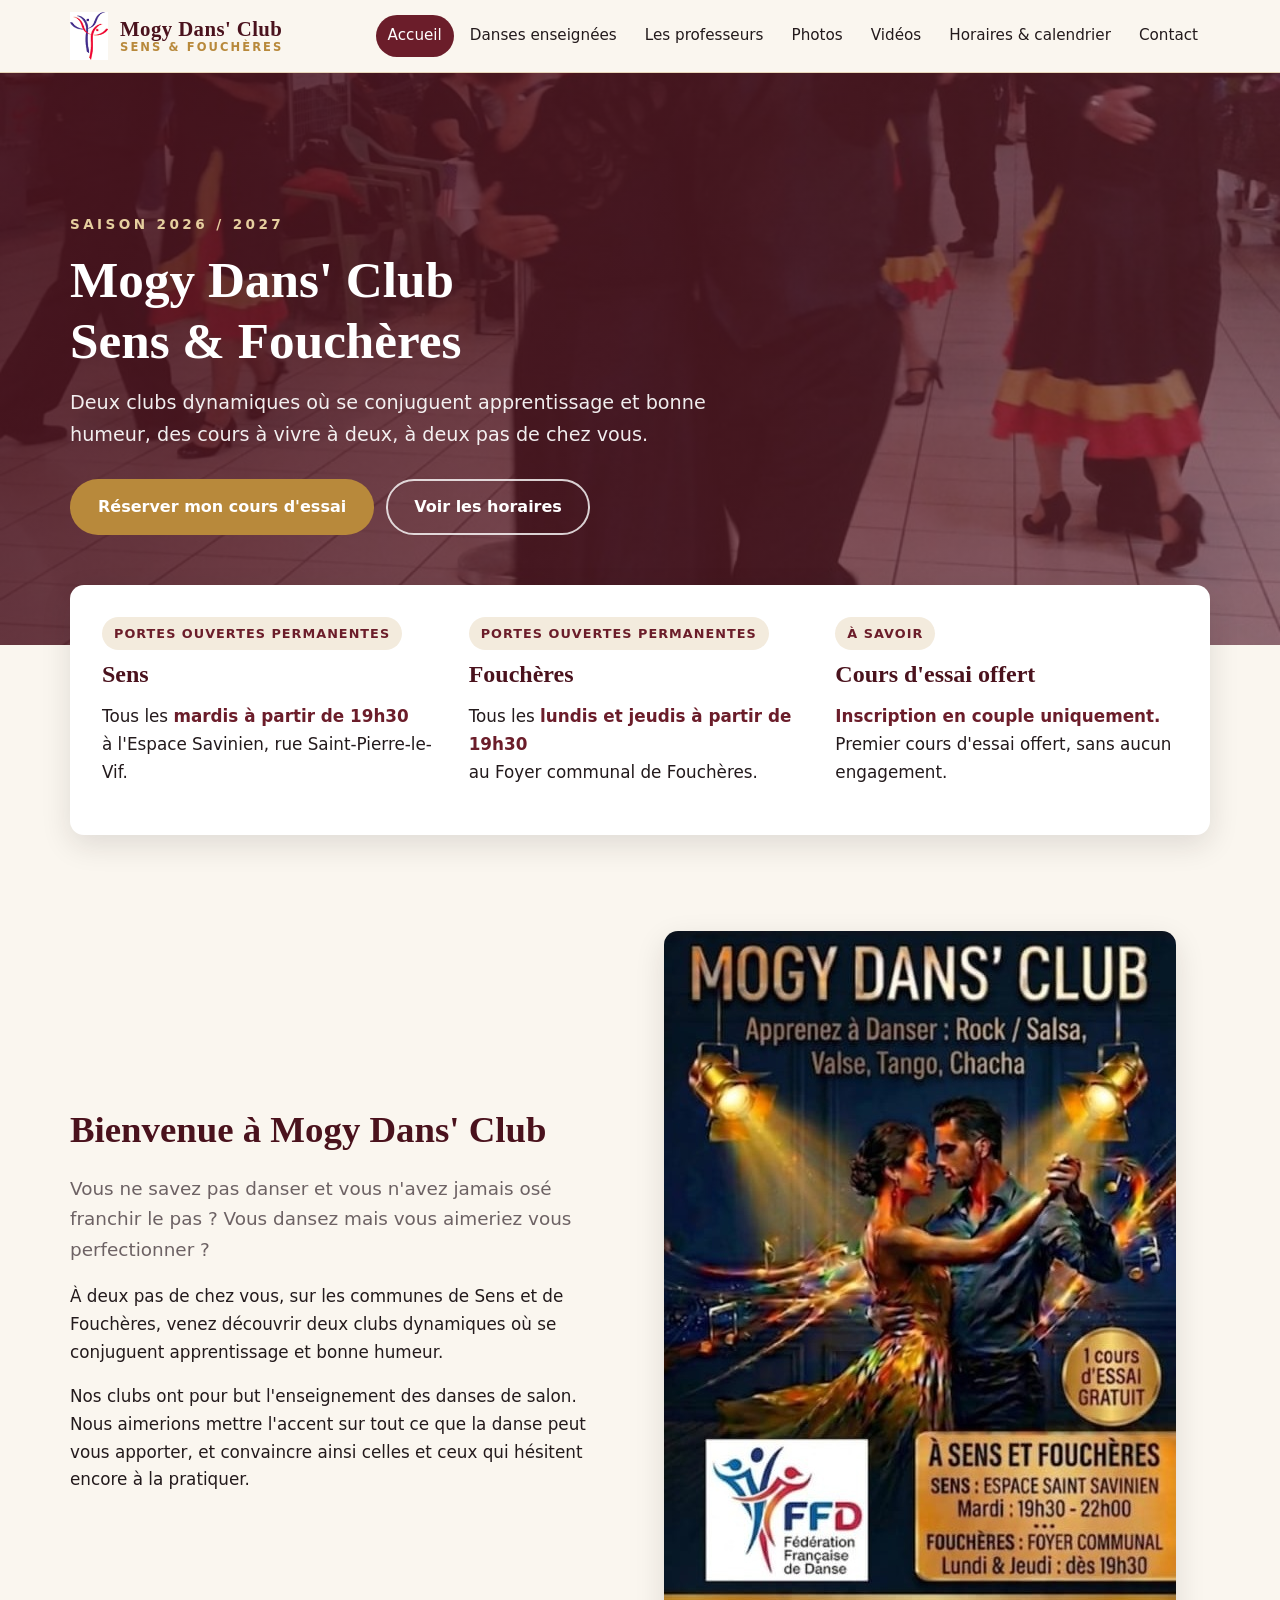
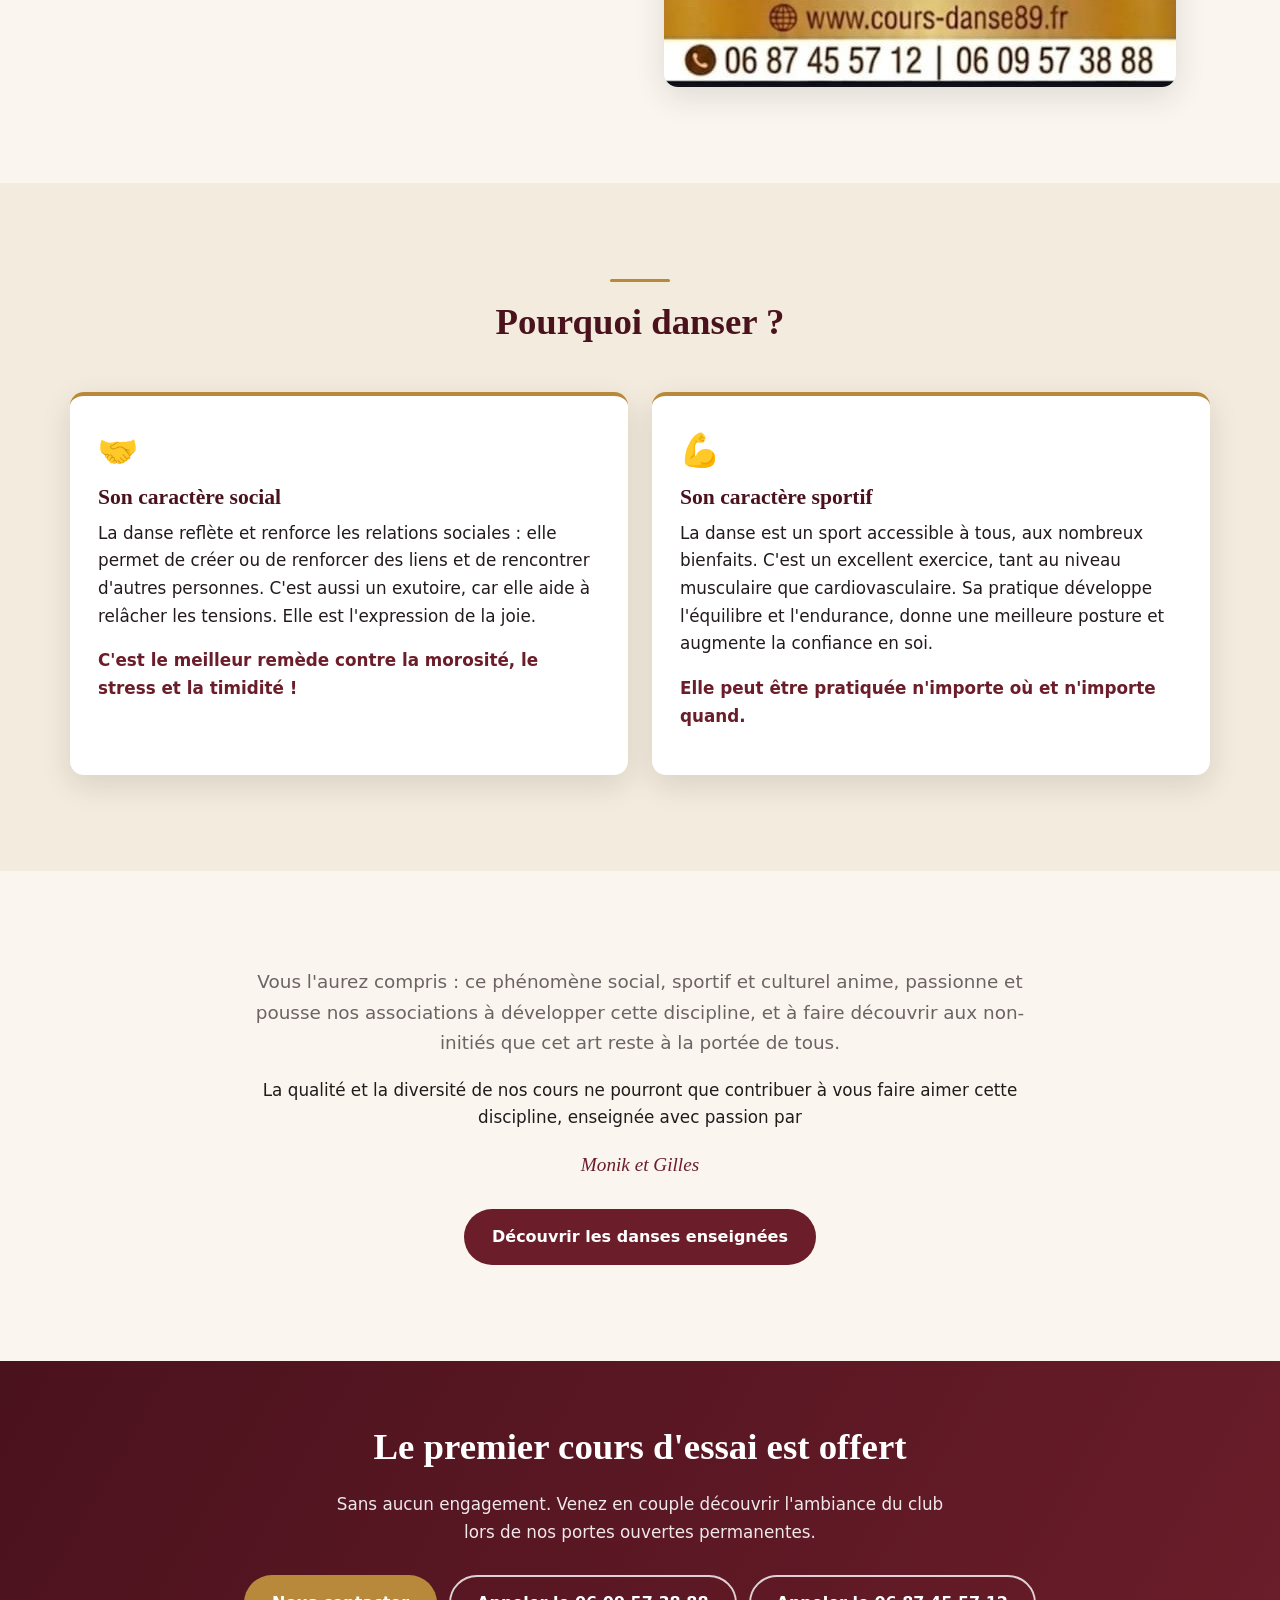
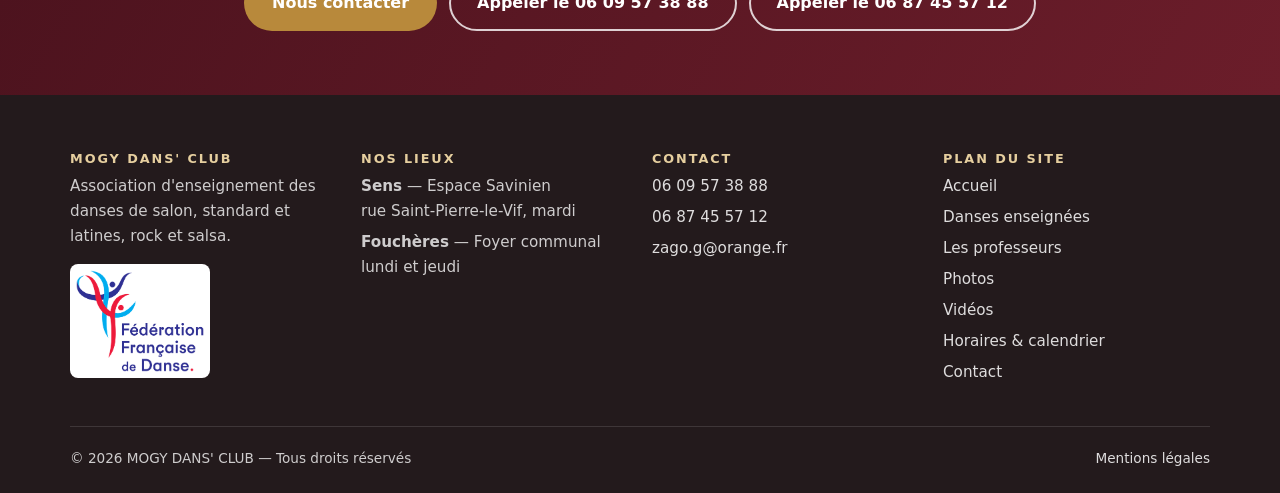
==== commit b118a672: "Retrait du président sur l'accueil, 2e numéro dans le bandeau contact, carte Fouchères corrigée, Nou" ====
--- a/public/index.html
+++ b/public/index.html
@@ -4,9 +4,9 @@
   <meta charset="utf-8">
   <meta name="viewport" content="width=device-width, initial-scale=1">
   <title>MOGY DANS&#x27; CLUB — Cours de danse de salon à Sens et Fouchères</title>
-  <meta name="description" content="MOGY DANS&#x27; CLUB : cours de danse de salon (standard, latines, rock, salsa) à Sens et Fouchères (Yonne). Premier cours d&#x27;essai offert, inscription en couple.">
+  <meta name="description" content="MOGY DANS&#x27; CLUB : cours de danse de salon en couple (standard, latines, rock, salsa) à Sens et Fouchères (Yonne). Premier cours d&#x27;essai offert, inscription en couple.">
   <meta property="og:title" content="MOGY DANS&#x27; CLUB — Cours de danse de salon à Sens et Fouchères">
-  <meta property="og:description" content="MOGY DANS&#x27; CLUB : cours de danse de salon (standard, latines, rock, salsa) à Sens et Fouchères (Yonne). Premier cours d&#x27;essai offert, inscription en couple.">
+  <meta property="og:description" content="MOGY DANS&#x27; CLUB : cours de danse de salon en couple (standard, latines, rock, salsa) à Sens et Fouchères (Yonne). Premier cours d&#x27;essai offert, inscription en couple.">
   <meta property="og:type" content="website">
   <meta property="og:image" content="assets/img/logo.png">
   <meta name="theme-color" content="#6b1d2a">
@@ -42,7 +42,7 @@
       <div class="conteneur">
         <p class="surtitre">Saison 2026 / 2027</p>
         <h1>Mogy Dans' Club<br>Sens &amp; Fouchères</h1>
-        <p class="chapo">Deux clubs dynamiques où se conjuguent apprentissage et bonne humeur, à deux pas de chez vous.</p>
+        <p class="chapo">Deux clubs dynamiques où se conjuguent apprentissage et bonne humeur, des cours à vivre à deux, à deux pas de chez vous.</p>
       <div class="boutons">
         <a class="bouton bouton-or" href="contact.html">Réserver mon cours d'essai</a>
         <a class="bouton bouton-contour" href="horaires.html">Voir les horaires</a>
@@ -112,7 +112,6 @@
         <p class="intro">Vous l'aurez compris&nbsp;: ce phénomène social, sportif et culturel anime, passionne et pousse nos associations à développer cette discipline, et à faire découvrir aux non-initiés que cet art reste à la portée de tous.</p>
         <p>La qualité et la diversité de nos cours ne pourront que contribuer à vous faire aimer cette discipline, enseignée avec passion par</p>
         <p class="signature">Monik et Gilles</p>
-        <p class="mt">Le Président,<br><strong>Stéphane Clément</strong></p>
         <div class="boutons" style="justify-content:center">
           <a class="bouton bouton-bordeaux" href="danses.html">Découvrir les danses enseignées</a>
         </div>
@@ -126,6 +125,7 @@
         <div class="boutons">
           <a class="bouton bouton-or" href="contact.html">Nous contacter</a>
           <a class="bouton bouton-contour" href="tel:+33609573888">Appeler le 06 09 57 38 88</a>
+          <a class="bouton bouton-contour" href="tel:+33687455712">Appeler le 06 87 45 57 12</a>
         </div>
       </div>
     </section>
@@ -138,7 +138,7 @@
           <h4>Mogy Dans' Club</h4>
           <p>Association d'enseignement des danses de salon, standard et latines, rock et salsa.</p>
           <a class="ffd" href="https://www.ffdanse.fr/" rel="noopener" target="_blank">
-            <img src="assets/img/ffd.jpg" alt="Club affilié à la Fédération Française de Danse" loading="lazy">
+            <img src="assets/img/ffd-logo.png" alt="Club affilié à la Fédération Française de Danse" loading="lazy">
           </a>
         </div>
         <div>
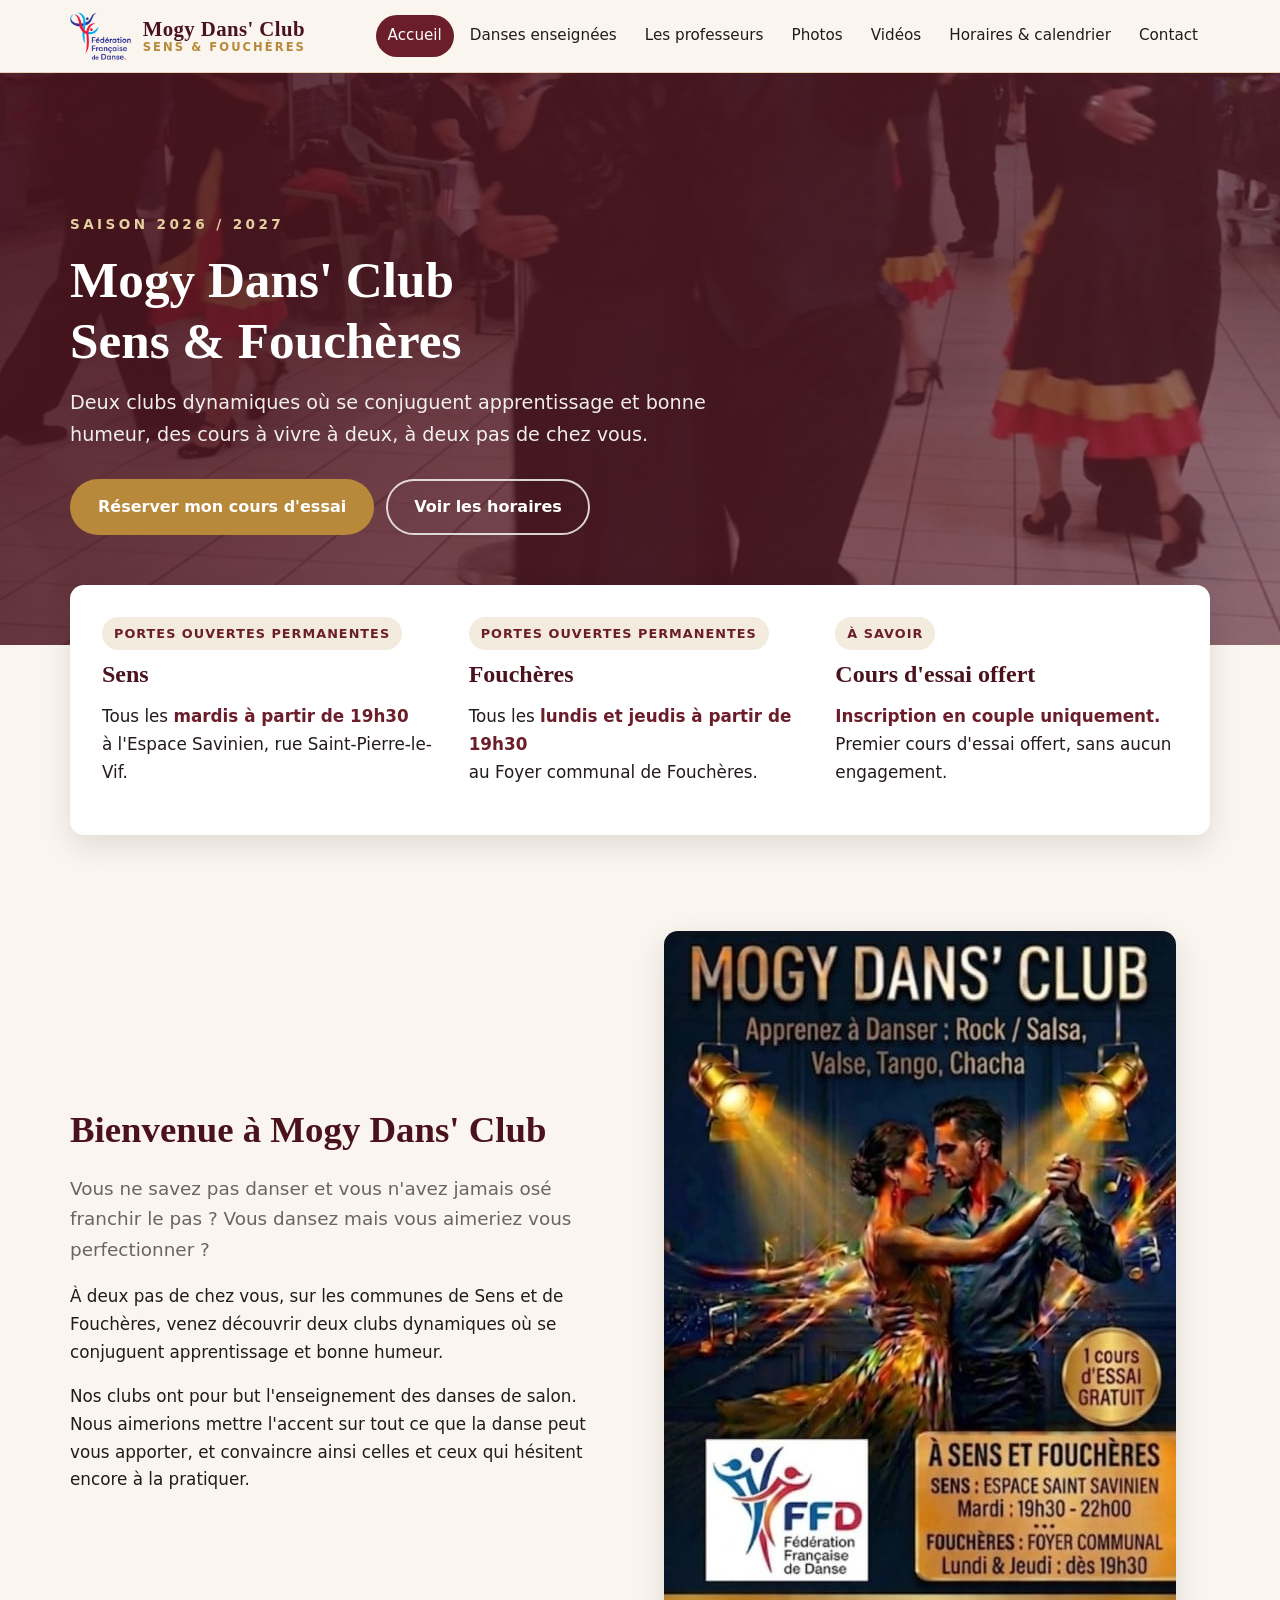
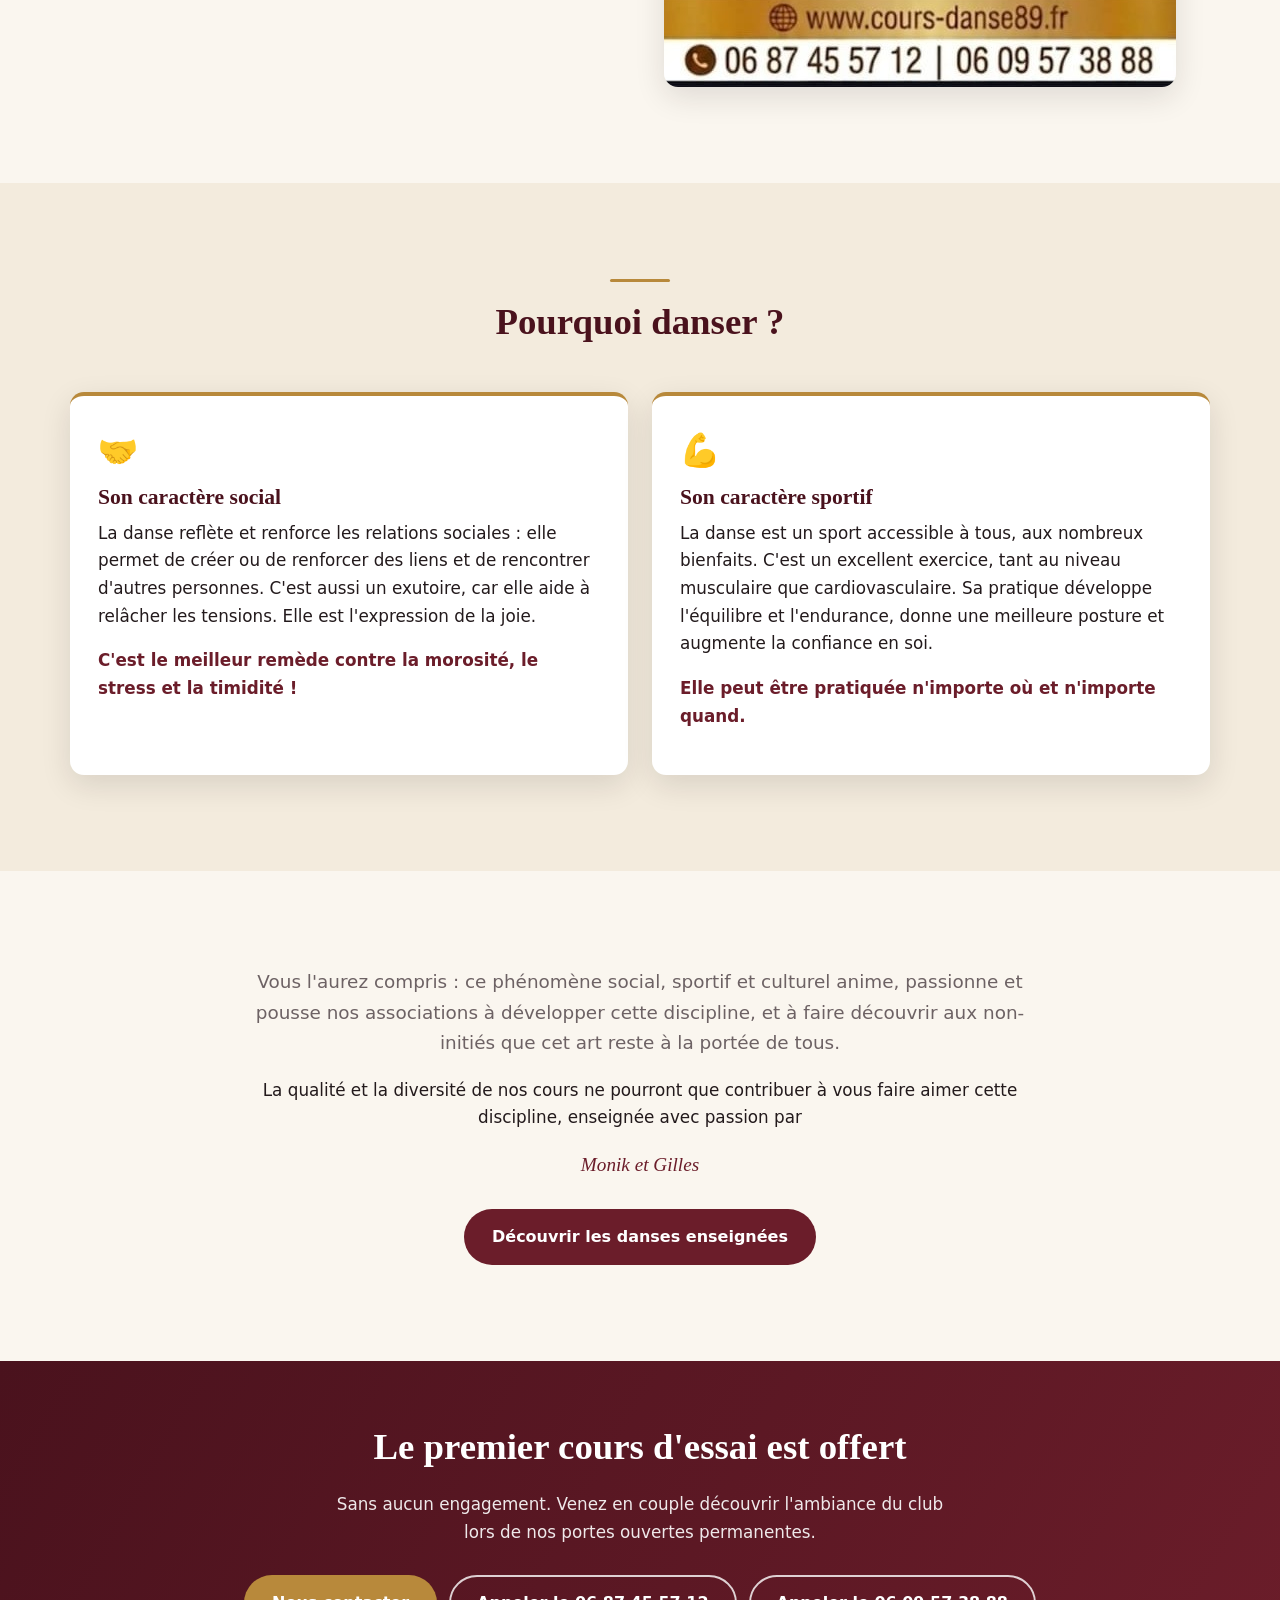
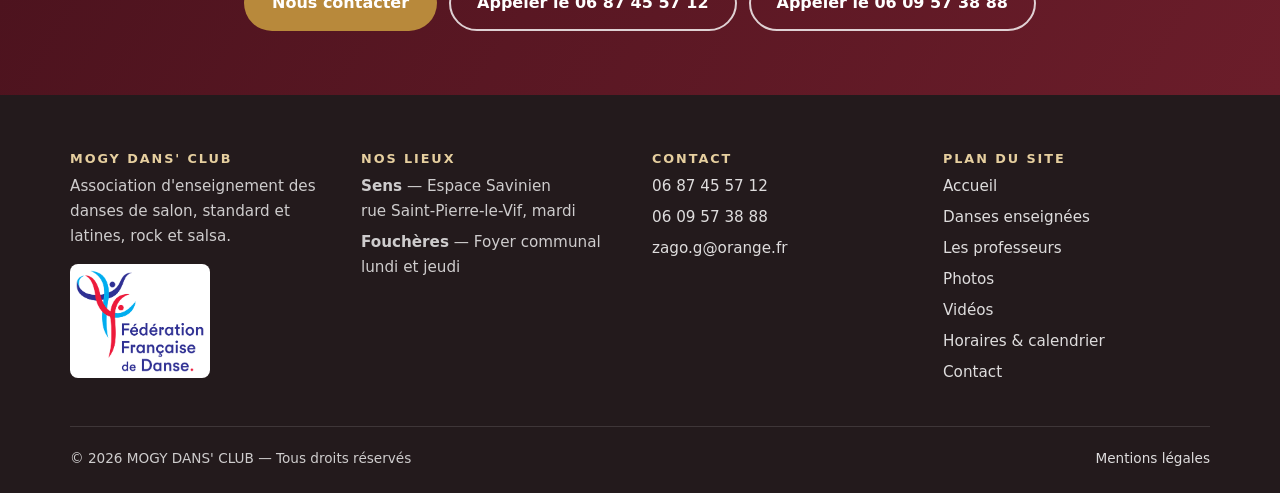
==== commit 963a1812: "Logo FFD en en-tête, 06 87 45 57 12 en premier, carte sur la mairie de Fouchères, retrait du nom du " ====
--- a/public/index.html
+++ b/public/index.html
@@ -19,7 +19,7 @@
   <header class="entete">
     <div class="conteneur">
       <a class="logo" href="index.html" aria-label="Accueil MOGY DANS' CLUB">
-        <img src="assets/img/logo.png" alt="" width="48" height="48">
+        <img src="assets/img/ffd-logo.png" alt="Fédération Française de Danse" width="61" height="48">
         <span class="logo-texte">Mogy Dans' Club<small>Sens &amp; Fouchères</small></span>
       </a>
       <button class="bouton-menu" aria-expanded="false" aria-controls="menu-principal">☰ Menu</button>
@@ -124,8 +124,8 @@
         <p>Sans aucun engagement. Venez en couple découvrir l'ambiance du club lors de nos portes ouvertes permanentes.</p>
         <div class="boutons">
           <a class="bouton bouton-or" href="contact.html">Nous contacter</a>
+          <a class="bouton bouton-contour" href="tel:+33687455712">Appeler le 06 87 45 57 12</a>
           <a class="bouton bouton-contour" href="tel:+33609573888">Appeler le 06 09 57 38 88</a>
-          <a class="bouton bouton-contour" href="tel:+33687455712">Appeler le 06 87 45 57 12</a>
         </div>
       </div>
     </section>
@@ -151,8 +151,8 @@
         <div>
           <h4>Contact</h4>
           <ul>
+            <li><a href="tel:+33687455712">06 87 45 57 12</a></li>
             <li><a href="tel:+33609573888">06 09 57 38 88</a></li>
-            <li><a href="tel:+33687455712">06 87 45 57 12</a></li>
             <li><a href="mailto:zago.g@orange.fr">zago.g@orange.fr</a></li>
           </ul>
         </div>
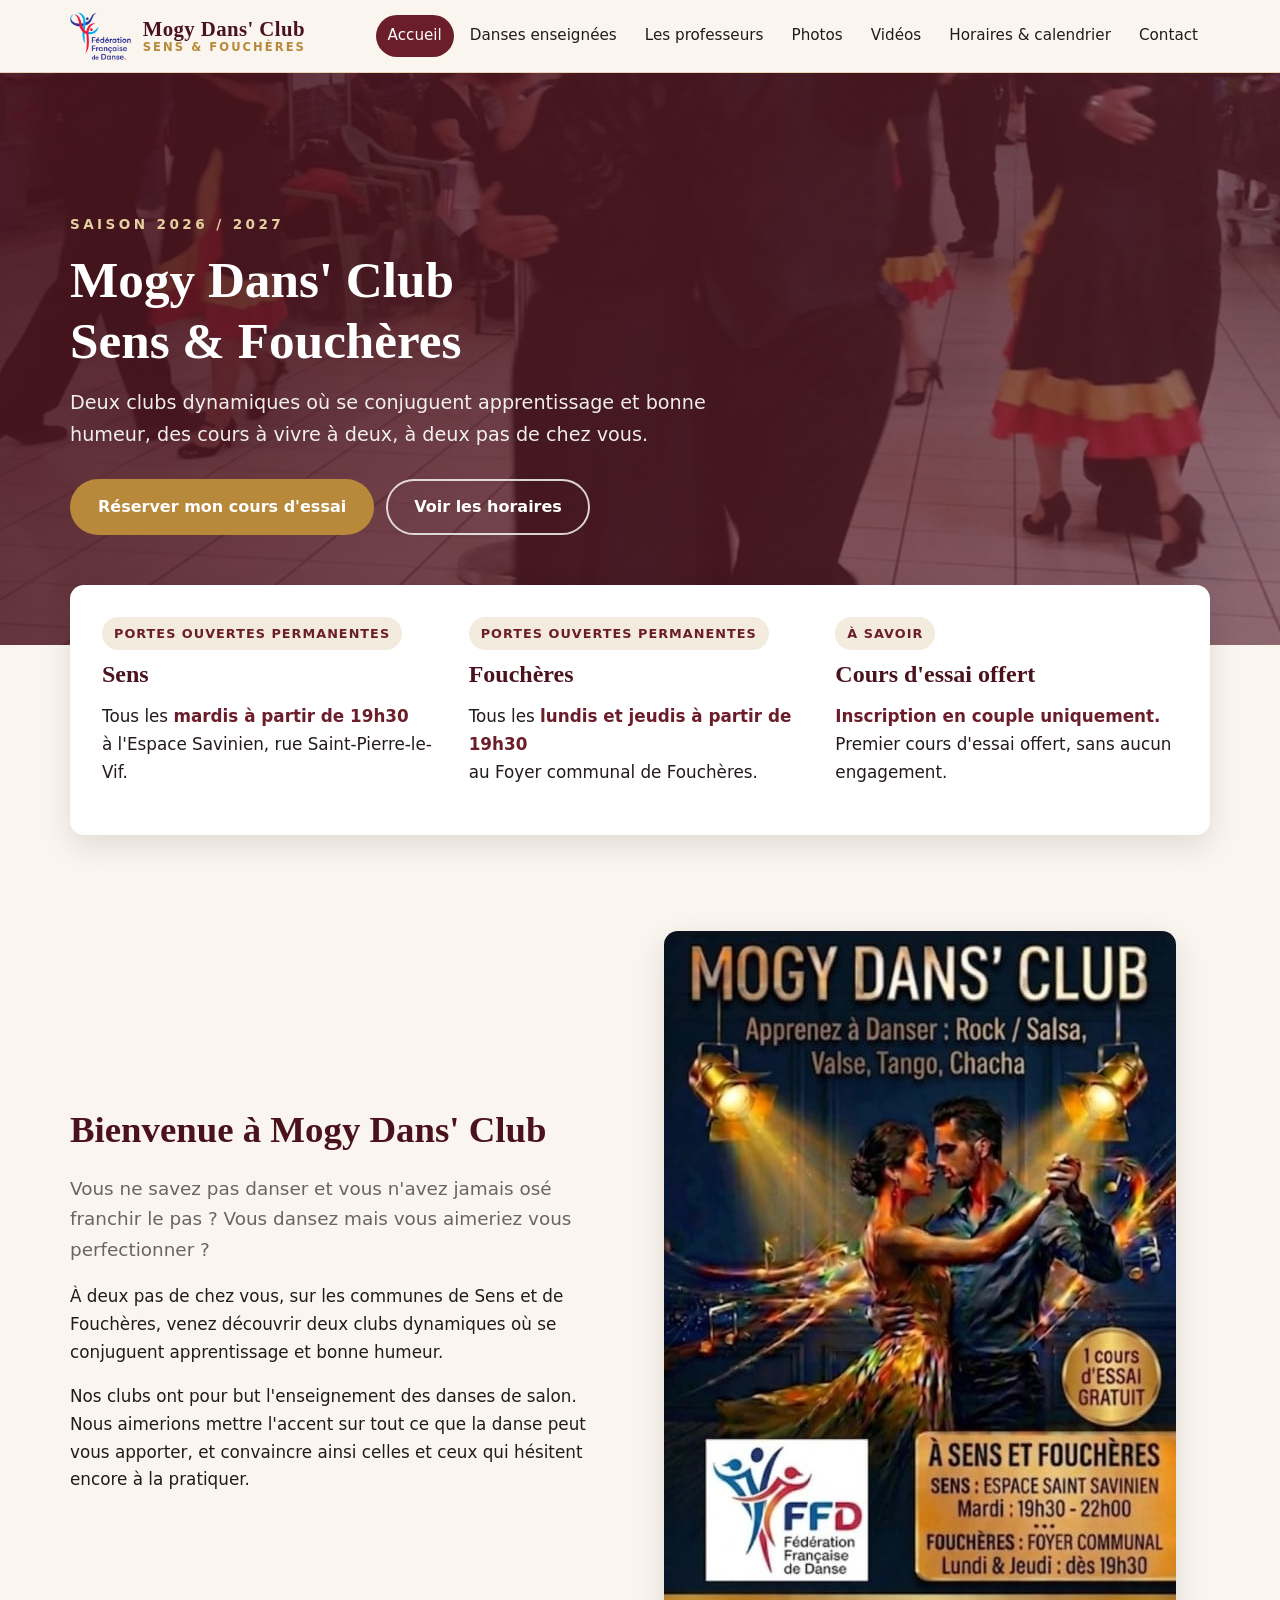
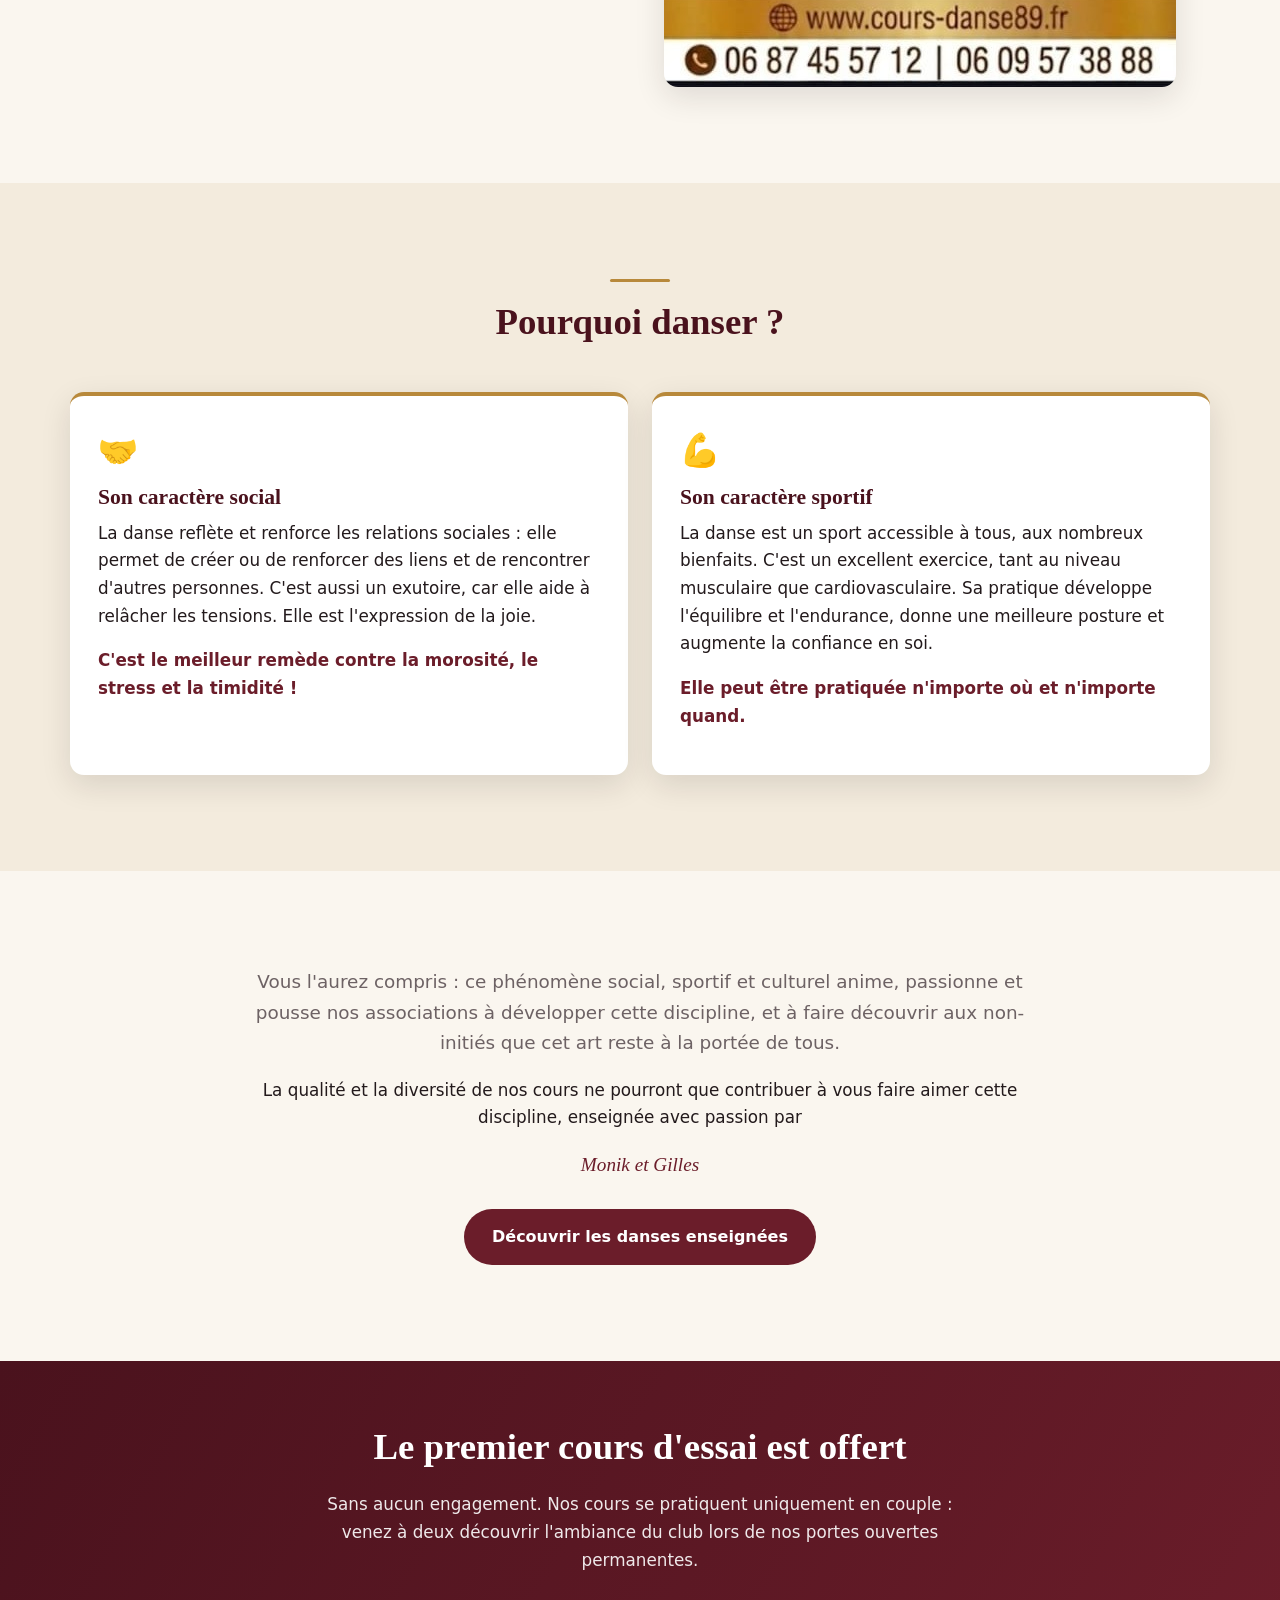
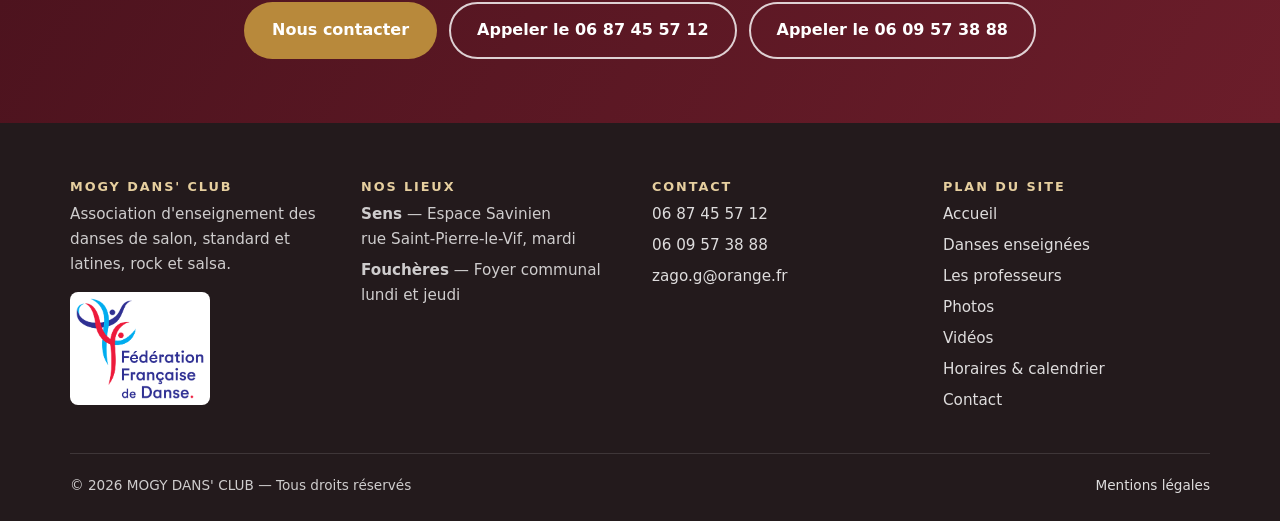
==== commit c37a569f: "Mention explicite : cours en couple uniquement, venir à deux" ====
--- a/public/index.html
+++ b/public/index.html
@@ -121,7 +121,7 @@
     <section class="appel">
       <div class="conteneur">
         <h2>Le premier cours d'essai est offert</h2>
-        <p>Sans aucun engagement. Venez en couple découvrir l'ambiance du club lors de nos portes ouvertes permanentes.</p>
+        <p>Sans aucun engagement. Nos cours se pratiquent uniquement en couple&nbsp;: venez à deux découvrir l'ambiance du club lors de nos portes ouvertes permanentes.</p>
         <div class="boutons">
           <a class="bouton bouton-or" href="contact.html">Nous contacter</a>
           <a class="bouton bouton-contour" href="tel:+33687455712">Appeler le 06 87 45 57 12</a>
